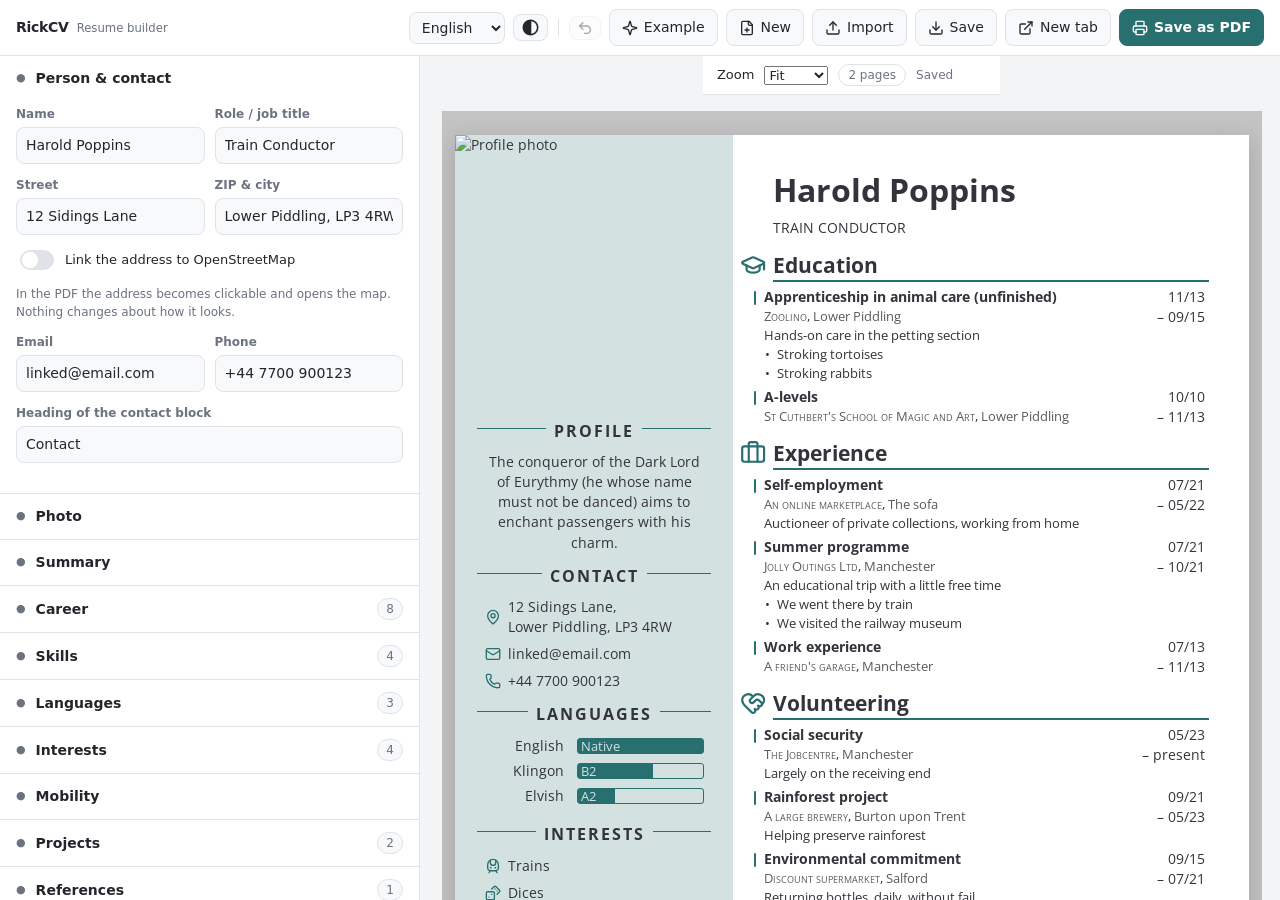
==== index.html @ 72c4dac6 "undo, icons, url fix" ====
<!DOCTYPE html>
<!--
     _____  _      _     _______      __
    |  __ \(_)    | |   / ____\ \    / /
    | |__) |_  ___| | _| |     \ \  / /
    |  _  /| |/ __| |/ / |      \ \/ /
    | | \ \| | (__|   <| |____   \  /
    |_|  \_\_|\___|_|\_\\_____|   \/   [rɪk-si-vi]

    RickCV Builder – Lebenslauf und Anschreiben im Browser bauen.
    Reines HTML/CSS/JS ohne Abhaengigkeiten: laesst sich als statische
    Seite hosten und funktioniert auch lokal per Doppelklick.
-->
<html lang="de">
  <head>
    <meta charset="utf-8" />
    <title>RickCV | Resume builder</title>
    <meta name="viewport" content="width=device-width, initial-scale=1.0" />
    <meta
      name="description"
      content="Create your resume and cover letter right in your browser. No sign-up required."
    />
    <link rel="stylesheet" href="fonts/fonts.css" />
    <link rel="stylesheet" href="builder.css" />
  </head>
  <body>
    <!--  Kopfzeile und Reiter bilden auf dem Telefon einen Block, der beim
          Scrollen als Ganzes hinausfaehrt. Auf breiten Bildschirmen reicht
          display:contents die beiden unveraendert an <body> durch. -->
    <div class="app-chrome" id="app-chrome">
      <header class="app-header">
        <div class="brand">RickCV <small id="brand-tagline">Resume builder</small></div>

        <div class="header-spacer"></div>

        <div class="header-actions">
          <select class="header-select" id="lang-switch" aria-label="Sprache">
            <option value="de">Deutsch</option>
            <option value="en">English</option>
          </select>
          <button class="btn btn-icon btn-theme" id="btn-theme" type="button">
            <span class="material-symbols-outlined" id="btn-theme-icon" aria-hidden="true"
              >contrast</span
            >
          </button>

          <span class="header-divider" aria-hidden="true"></span>

          <button class="btn btn-icon" id="btn-undo" type="button" data-icon="undo" disabled>
            <span class="btn-glyph" aria-hidden="true"></span>
          </button>
          <button class="btn" id="btn-example" data-icon="sparkles">
            <span class="btn-glyph" aria-hidden="true"></span><span class="btn-label">Beispiel</span>
          </button>
          <button class="btn" id="btn-reset" data-icon="file-plus">
            <span class="btn-glyph" aria-hidden="true"></span><span class="btn-label">Neu</span>
          </button>
          <button class="btn" id="btn-import" data-icon="upload">
            <span class="btn-glyph" aria-hidden="true"></span><span class="btn-label">Importieren</span>
          </button>
          <button class="btn" id="btn-export" data-icon="download" aria-haspopup="menu">
            <span class="btn-glyph" aria-hidden="true"></span><span class="btn-label">Speichern</span>
          </button>
          <button class="btn" id="btn-open" data-icon="external-link">
            <span class="btn-glyph" aria-hidden="true"></span><span class="btn-label">Neuer Tab</span>
          </button>
          <button class="btn btn-primary" id="btn-print" data-icon="printer">
            <span class="btn-glyph" aria-hidden="true"></span><span class="btn-label">Als PDF speichern</span>
          </button>
        </div>
      </header>

      <nav class="mobile-tabs">
        <button class="btn" id="tab-edit" type="button" aria-pressed="true">Bearbeiten</button>
        <button class="btn" id="tab-preview" type="button" aria-pressed="false">Vorschau</button>
      </nav>
    </div>

    <main class="app-main">
      <!--  Die Schiene traegt beide Spalten nebeneinander. Auf breiten
            Bildschirmen ist sie per display:contents unsichtbar, auf
            schmalen wird sie doppelt so breit wie der Rahmen und laesst
            sich verschieben – dazu muss der Rahmen sie beschneiden. -->
      <div class="app-track">
        <aside class="editor-pane">
          <div class="editor" id="editor"></div>

          <footer class="app-footer">
            <span class="app-footer-note" id="footer-note"
              >Alle Daten bleiben in deinem Browser.</span
            >

            <nav class="app-footer-links" aria-label="Rechtliches und Quellen">
              <a href="legal.html#impressum" id="footer-imprint">Impressum</a>
              <a href="legal.html#datenschutz" id="footer-privacy">Datenschutz</a>
              <a
                href="https://github.com/rickintoplace/RickCV"
                id="footer-source"
                target="_blank"
                rel="noopener noreferrer"
                >Quellcode</a
              >
              <a href="https://rickinto.place/" target="_blank" rel="noopener noreferrer"
                >rickinto.place</a
              >
            </nav>
          </footer>
        </aside>

        <div class="resizer" id="resizer"></div>

        <section class="preview">
          <div class="preview-bar" id="preview-bar">
            <label for="zoom" id="zoom-label">Zoom</label>
            <select id="zoom">
              <option value="fit">Einpassen</option>
              <option value="0.5">50 %</option>
              <option value="0.75">75 %</option>
              <option value="1">100 %</option>
            </select>
            <span class="page-count" id="page-count"></span>
            <span class="browser-warn" id="browser-warn" hidden></span>
            <span class="status" id="status">Bereit</span>
          </div>

          <div class="preview-scroll" id="preview-scroll">
            <div class="preview-canvas" id="preview-canvas">
              <div class="preview-stage" id="preview-stage">
                <iframe id="preview-frame" src="cv.html" title="Vorschau"></iframe>
              </div>
            </div>
          </div>
        </section>
      </div>
    </main>

    <div class="toast" id="toast" role="status" aria-live="polite"></div>

    <script src="js/i18n.js"></script>
    <script src="js/icon-data.js"></script>
    <script src="js/icons.js"></script>
    <script src="js/icon-picker.js"></script>
    <script src="js/theme-data.js"></script>
    <script src="js/themes.js"></script>
    <script src="js/model.js"></script>
    <script src="js/ats.js"></script>
    <script src="js/render.js"></script>
    <script src="js/fields.js"></script>
    <script src="js/sections.js"></script>
    <!--  Import: die Formate selbst, der Dialog davor und – nur bei Bedarf
          nachgeladen – die PDF-Unterstuetzung aus vendor/pdfjs/.  -->
    <script src="js/import.js"></script>
    <script src="js/layout.js"></script>
    <script src="js/pdf-import.js"></script>
    <script src="js/docx-import.js"></script>
    <script src="js/import-dialog.js"></script>
    <script src="js/builder.js"></script>
  </body>
</html>
---- fonts/fonts.css ----
/*  fonts.css – erzeugt von tools/fetch-fonts.py, nicht von Hand pflegen.
 *
 *  Alle Schriften liegen lokal im Ordner fonts/. RickCV laedt damit
 *  nichts von Google nach: keine IP-Adresse der Besucher geht dorthin,
 *  und der Baukasten funktioniert auch ohne Netz.
 *
 *  Lizenzen siehe licenses/README.md.
 */
/* Open Sans 400 latin */
@font-face {
  font-family: 'Open Sans';
  font-style: normal;
  font-weight: 400;
  font-display: swap;
  src: url('open-sans-400-latin.woff2') format('woff2');
  unicode-range: U+0000-00FF, U+0131, U+0152-0153, U+02BB-02BC, U+02C6, U+02DA, U+02DC, U+0304, U+0308, U+0329, U+2000-206F, U+20AC, U+2122, U+2191, U+2193, U+2212, U+2215, U+FEFF, U+FFFD;
}

/* Open Sans 400 latin-ext */
@font-face {
  font-family: 'Open Sans';
  font-style: normal;
  font-weight: 400;
  font-display: swap;
  src: url('open-sans-400-latin-ext.woff2') format('woff2');
  unicode-range: U+0100-02BA, U+02BD-02C5, U+02C7-02CC, U+02CE-02D7, U+02DD-02FF, U+0304, U+0308, U+0329, U+1D00-1DBF, U+1E00-1E9F, U+1EF2-1EFF, U+2020, U+20A0-20AB, U+20AD-20C0, U+2113, U+2C60-2C7F, U+A720-A7FF;
}

/* Open Sans 700 latin */
@font-face {
  font-family: 'Open Sans';
  font-style: normal;
  font-weight: 700;
  font-display: swap;
  src: url('open-sans-700-latin.woff2') format('woff2');
  unicode-range: U+0000-00FF, U+0131, U+0152-0153, U+02BB-02BC, U+02C6, U+02DA, U+02DC, U+0304, U+0308, U+0329, U+2000-206F, U+20AC, U+2122, U+2191, U+2193, U+2212, U+2215, U+FEFF, U+FFFD;
}

/* Open Sans 700 latin-ext */
@font-face {
  font-family: 'Open Sans';
  font-style: normal;
  font-weight: 700;
  font-display: swap;
  src: url('open-sans-700-latin-ext.woff2') format('woff2');
  unicode-range: U+0100-02BA, U+02BD-02C5, U+02C7-02CC, U+02CE-02D7, U+02DD-02FF, U+0304, U+0308, U+0329, U+1D00-1DBF, U+1E00-1E9F, U+1EF2-1EFF, U+2020, U+20A0-20AB, U+20AD-20C0, U+2113, U+2C60-2C7F, U+A720-A7FF;
}

/* Roboto 400 latin */
@font-face {
  font-family: 'Roboto';
  font-style: normal;
  font-weight: 400;
  font-display: swap;
  src: url('roboto-400-latin.woff2') format('woff2');
  unicode-range: U+0000-00FF, U+0131, U+0152-0153, U+02BB-02BC, U+02C6, U+02DA, U+02DC, U+0304, U+0308, U+0329, U+2000-206F, U+20AC, U+2122, U+2191, U+2193, U+2212, U+2215, U+FEFF, U+FFFD;
}

/* Roboto 400 latin-ext */
@font-face {
  font-family: 'Roboto';
  font-style: normal;
  font-weight: 400;
  font-display: swap;
  src: url('roboto-400-latin-ext.woff2') format('woff2');
  unicode-range: U+0100-02BA, U+02BD-02C5, U+02C7-02CC, U+02CE-02D7, U+02DD-02FF, U+0304, U+0308, U+0329, U+1D00-1DBF, U+1E00-1E9F, U+1EF2-1EFF, U+2020, U+20A0-20AB, U+20AD-20C0, U+2113, U+2C60-2C7F, U+A720-A7FF;
}

/* Roboto 700 latin */
@font-face {
  font-family: 'Roboto';
  font-style: normal;
  font-weight: 700;
  font-display: swap;
  src: url('roboto-700-latin.woff2') format('woff2');
  unicode-range: U+0000-00FF, U+0131, U+0152-0153, U+02BB-02BC, U+02C6, U+02DA, U+02DC, U+0304, U+0308, U+0329, U+2000-206F, U+20AC, U+2122, U+2191, U+2193, U+2212, U+2215, U+FEFF, U+FFFD;
}

/* Roboto 700 latin-ext */
@font-face {
  font-family: 'Roboto';
  font-style: normal;
  font-weight: 700;
  font-display: swap;
  src: url('roboto-700-latin-ext.woff2') format('woff2');
  unicode-range: U+0100-02BA, U+02BD-02C5, U+02C7-02CC, U+02CE-02D7, U+02DD-02FF, U+0304, U+0308, U+0329, U+1D00-1DBF, U+1E00-1E9F, U+1EF2-1EFF, U+2020, U+20A0-20AB, U+20AD-20C0, U+2113, U+2C60-2C7F, U+A720-A7FF;
}

/* Lato 400 latin */
@font-face {
  font-family: 'Lato';
  font-style: normal;
  font-weight: 400;
  font-display: swap;
  src: url('lato-400-latin.woff2') format('woff2');
  unicode-range: U+0000-00FF, U+0131, U+0152-0153, U+02BB-02BC, U+02C6, U+02DA, U+02DC, U+0304, U+0308, U+0329, U+2000-206F, U+20AC, U+2122, U+2191, U+2193, U+2212, U+2215, U+FEFF, U+FFFD;
}

/* Lato 400 latin-ext */
@font-face {
  font-family: 'Lato';
  font-style: normal;
  font-weight: 400;
  font-display: swap;
  src: url('lato-400-latin-ext.woff2') format('woff2');
  unicode-range: U+0100-02BA, U+02BD-02C5, U+02C7-02CC, U+02CE-02D7, U+02DD-02FF, U+0304, U+0308, U+0329, U+1D00-1DBF, U+1E00-1E9F, U+1EF2-1EFF, U+2020, U+20A0-20AB, U+20AD-20C0, U+2113, U+2C60-2C7F, U+A720-A7FF;
}

/* Lato 700 latin */
@font-face {
  font-family: 'Lato';
  font-style: normal;
  font-weight: 700;
  font-display: swap;
  src: url('lato-700-latin.woff2') format('woff2');
  unicode-range: U+0000-00FF, U+0131, U+0152-0153, U+02BB-02BC, U+02C6, U+02DA, U+02DC, U+0304, U+0308, U+0329, U+2000-206F, U+20AC, U+2122, U+2191, U+2193, U+2212, U+2215, U+FEFF, U+FFFD;
}

/* Lato 700 latin-ext */
@font-face {
  font-family: 'Lato';
  font-style: normal;
  font-weight: 700;
  font-display: swap;
  src: url('lato-700-latin-ext.woff2') format('woff2');
  unicode-range: U+0100-02BA, U+02BD-02C5, U+02C7-02CC, U+02CE-02D7, U+02DD-02FF, U+0304, U+0308, U+0329, U+1D00-1DBF, U+1E00-1E9F, U+1EF2-1EFF, U+2020, U+20A0-20AB, U+20AD-20C0, U+2113, U+2C60-2C7F, U+A720-A7FF;
}

/* Inter 400 latin */
@font-face {
  font-family: 'Inter';
  font-style: normal;
  font-weight: 400;
  font-display: swap;
  src: url('inter-400-latin.woff2') format('woff2');
  unicode-range: U+0000-00FF, U+0131, U+0152-0153, U+02BB-02BC, U+02C6, U+02DA, U+02DC, U+0304, U+0308, U+0329, U+2000-206F, U+20AC, U+2122, U+2191, U+2193, U+2212, U+2215, U+FEFF, U+FFFD;
}

/* Inter 400 latin-ext */
@font-face {
  font-family: 'Inter';
  font-style: normal;
  font-weight: 400;
  font-display: swap;
  src: url('inter-400-latin-ext.woff2') format('woff2');
  unicode-range: U+0100-02BA, U+02BD-02C5, U+02C7-02CC, U+02CE-02D7, U+02DD-02FF, U+0304, U+0308, U+0329, U+1D00-1DBF, U+1E00-1E9F, U+1EF2-1EFF, U+2020, U+20A0-20AB, U+20AD-20C0, U+2113, U+2C60-2C7F, U+A720-A7FF;
}

/* Inter 700 latin */
@font-face {
  font-family: 'Inter';
  font-style: normal;
  font-weight: 700;
  font-display: swap;
  src: url('inter-700-latin.woff2') format('woff2');
  unicode-range: U+0000-00FF, U+0131, U+0152-0153, U+02BB-02BC, U+02C6, U+02DA, U+02DC, U+0304, U+0308, U+0329, U+2000-206F, U+20AC, U+2122, U+2191, U+2193, U+2212, U+2215, U+FEFF, U+FFFD;
}

/* Inter 700 latin-ext */
@font-face {
  font-family: 'Inter';
  font-style: normal;
  font-weight: 700;
  font-display: swap;
  src: url('inter-700-latin-ext.woff2') format('woff2');
  unicode-range: U+0100-02BA, U+02BD-02C5, U+02C7-02CC, U+02CE-02D7, U+02DD-02FF, U+0304, U+0308, U+0329, U+1D00-1DBF, U+1E00-1E9F, U+1EF2-1EFF, U+2020, U+20A0-20AB, U+20AD-20C0, U+2113, U+2C60-2C7F, U+A720-A7FF;
}

/* Ubuntu 400 latin */
@font-face {
  font-family: 'Ubuntu';
  font-style: normal;
  font-weight: 400;
  font-display: swap;
  src: url('ubuntu-400-latin.woff2') format('woff2');
  unicode-range: U+0000-00FF, U+0131, U+0152-0153, U+02BB-02BC, U+02C6, U+02DA, U+02DC, U+0304, U+0308, U+0329, U+2000-206F, U+20AC, U+2122, U+2191, U+2193, U+2212, U+2215, U+FEFF, U+FFFD;
}

/* Ubuntu 400 latin-ext */
@font-face {
  font-family: 'Ubuntu';
  font-style: normal;
  font-weight: 400;
  font-display: swap;
  src: url('ubuntu-400-latin-ext.woff2') format('woff2');
  unicode-range: U+0100-02BA, U+02BD-02C5, U+02C7-02CC, U+02CE-02D7, U+02DD-02FF, U+0304, U+0308, U+0329, U+1D00-1DBF, U+1E00-1E9F, U+1EF2-1EFF, U+2020, U+20A0-20AB, U+20AD-20C0, U+2113, U+2C60-2C7F, U+A720-A7FF;
}

/* Ubuntu 700 latin */
@font-face {
  font-family: 'Ubuntu';
  font-style: normal;
  font-weight: 700;
  font-display: swap;
  src: url('ubuntu-700-latin.woff2') format('woff2');
  unicode-range: U+0000-00FF, U+0131, U+0152-0153, U+02BB-02BC, U+02C6, U+02DA, U+02DC, U+0304, U+0308, U+0329, U+2000-206F, U+20AC, U+2122, U+2191, U+2193, U+2212, U+2215, U+FEFF, U+FFFD;
}

/* Ubuntu 700 latin-ext */
@font-face {
  font-family: 'Ubuntu';
  font-style: normal;
  font-weight: 700;
  font-display: swap;
  src: url('ubuntu-700-latin-ext.woff2') format('woff2');
  unicode-range: U+0100-02BA, U+02BD-02C5, U+02C7-02CC, U+02CE-02D7, U+02DD-02FF, U+0304, U+0308, U+0329, U+1D00-1DBF, U+1E00-1E9F, U+1EF2-1EFF, U+2020, U+20A0-20AB, U+20AD-20C0, U+2113, U+2C60-2C7F, U+A720-A7FF;
}

/* Source Sans 3 400 latin */
@font-face {
  font-family: 'Source Sans 3';
  font-style: normal;
  font-weight: 400;
  font-display: swap;
  src: url('source-sans-3-400-latin.woff2') format('woff2');
  unicode-range: U+0000-00FF, U+0131, U+0152-0153, U+02BB-02BC, U+02C6, U+02DA, U+02DC, U+0304, U+0308, U+0329, U+2000-206F, U+20AC, U+2122, U+2191, U+2193, U+2212, U+2215, U+FEFF, U+FFFD;
}

/* Source Sans 3 400 latin-ext */
@font-face {
  font-family: 'Source Sans 3';
  font-style: normal;
  font-weight: 400;
  font-display: swap;
  src: url('source-sans-3-400-latin-ext.woff2') format('woff2');
  unicode-range: U+0100-02BA, U+02BD-02C5, U+02C7-02CC, U+02CE-02D7, U+02DD-02FF, U+0304, U+0308, U+0329, U+1D00-1DBF, U+1E00-1E9F, U+1EF2-1EFF, U+2020, U+20A0-20AB, U+20AD-20C0, U+2113, U+2C60-2C7F, U+A720-A7FF;
}

/* Source Sans 3 700 latin */
@font-face {
  font-family: 'Source Sans 3';
  font-style: normal;
  font-weight: 700;
  font-display: swap;
  src: url('source-sans-3-700-latin.woff2') format('woff2');
  unicode-range: U+0000-00FF, U+0131, U+0152-0153, U+02BB-02BC, U+02C6, U+02DA, U+02DC, U+0304, U+0308, U+0329, U+2000-206F, U+20AC, U+2122, U+2191, U+2193, U+2212, U+2215, U+FEFF, U+FFFD;
}

/* Source Sans 3 700 latin-ext */
@font-face {
  font-family: 'Source Sans 3';
  font-style: normal;
  font-weight: 700;
  font-display: swap;
  src: url('source-sans-3-700-latin-ext.woff2') format('woff2');
  unicode-range: U+0100-02BA, U+02BD-02C5, U+02C7-02CC, U+02CE-02D7, U+02DD-02FF, U+0304, U+0308, U+0329, U+1D00-1DBF, U+1E00-1E9F, U+1EF2-1EFF, U+2020, U+20A0-20AB, U+20AD-20C0, U+2113, U+2C60-2C7F, U+A720-A7FF;
}

/* IBM Plex Sans 400 latin */
@font-face {
  font-family: 'IBM Plex Sans';
  font-style: normal;
  font-weight: 400;
  font-display: swap;
  src: url('ibm-plex-sans-400-latin.woff2') format('woff2');
  unicode-range: U+0000-00FF, U+0131, U+0152-0153, U+02BB-02BC, U+02C6, U+02DA, U+02DC, U+0304, U+0308, U+0329, U+2000-206F, U+20AC, U+2122, U+2191, U+2193, U+2212, U+2215, U+FEFF, U+FFFD;
}

/* IBM Plex Sans 400 latin-ext */
@font-face {
  font-family: 'IBM Plex Sans';
  font-style: normal;
  font-weight: 400;
  font-display: swap;
  src: url('ibm-plex-sans-400-latin-ext.woff2') format('woff2');
  unicode-range: U+0100-02BA, U+02BD-02C5, U+02C7-02CC, U+02CE-02D7, U+02DD-02FF, U+0304, U+0308, U+0329, U+1D00-1DBF, U+1E00-1E9F, U+1EF2-1EFF, U+2020, U+20A0-20AB, U+20AD-20C0, U+2113, U+2C60-2C7F, U+A720-A7FF;
}

/* IBM Plex Sans 700 latin */
@font-face {
  font-family: 'IBM Plex Sans';
  font-style: normal;
  font-weight: 700;
  font-display: swap;
  src: url('ibm-plex-sans-700-latin.woff2') format('woff2');
  unicode-range: U+0000-00FF, U+0131, U+0152-0153, U+02BB-02BC, U+02C6, U+02DA, U+02DC, U+0304, U+0308, U+0329, U+2000-206F, U+20AC, U+2122, U+2191, U+2193, U+2212, U+2215, U+FEFF, U+FFFD;
}

/* IBM Plex Sans 700 latin-ext */
@font-face {
  font-family: 'IBM Plex Sans';
  font-style: normal;
  font-weight: 700;
  font-display: swap;
  src: url('ibm-plex-sans-700-latin-ext.woff2') format('woff2');
  unicode-range: U+0100-02BA, U+02BD-02C5, U+02C7-02CC, U+02CE-02D7, U+02DD-02FF, U+0304, U+0308, U+0329, U+1D00-1DBF, U+1E00-1E9F, U+1EF2-1EFF, U+2020, U+20A0-20AB, U+20AD-20C0, U+2113, U+2C60-2C7F, U+A720-A7FF;
}

/* Merriweather 400 latin */
@font-face {
  font-family: 'Merriweather';
  font-style: normal;
  font-weight: 400;
  font-display: swap;
  src: url('merriweather-400-latin.woff2') format('woff2');
  unicode-range: U+0000-00FF, U+0131, U+0152-0153, U+02BB-02BC, U+02C6, U+02DA, U+02DC, U+0304, U+0308, U+0329, U+2000-206F, U+20AC, U+2122, U+2191, U+2193, U+2212, U+2215, U+FEFF, U+FFFD;
}

/* Merriweather 400 latin-ext */
@font-face {
  font-family: 'Merriweather';
  font-style: normal;
  font-weight: 400;
  font-display: swap;
  src: url('merriweather-400-latin-ext.woff2') format('woff2');
  unicode-range: U+0100-02BA, U+02BD-02C5, U+02C7-02CC, U+02CE-02D7, U+02DD-02FF, U+0304, U+0308, U+0329, U+1D00-1DBF, U+1E00-1E9F, U+1EF2-1EFF, U+2020, U+20A0-20AB, U+20AD-20C0, U+2113, U+2C60-2C7F, U+A720-A7FF;
}

/* Merriweather 700 latin */
@font-face {
  font-family: 'Merriweather';
  font-style: normal;
  font-weight: 700;
  font-display: swap;
  src: url('merriweather-700-latin.woff2') format('woff2');
  unicode-range: U+0000-00FF, U+0131, U+0152-0153, U+02BB-02BC, U+02C6, U+02DA, U+02DC, U+0304, U+0308, U+0329, U+2000-206F, U+20AC, U+2122, U+2191, U+2193, U+2212, U+2215, U+FEFF, U+FFFD;
}

/* Merriweather 700 latin-ext */
@font-face {
  font-family: 'Merriweather';
  font-style: normal;
  font-weight: 700;
  font-display: swap;
  src: url('merriweather-700-latin-ext.woff2') format('woff2');
  unicode-range: U+0100-02BA, U+02BD-02C5, U+02C7-02CC, U+02CE-02D7, U+02DD-02FF, U+0304, U+0308, U+0329, U+1D00-1DBF, U+1E00-1E9F, U+1EF2-1EFF, U+2020, U+20A0-20AB, U+20AD-20C0, U+2113, U+2C60-2C7F, U+A720-A7FF;
}

/* EB Garamond 400 latin */
@font-face {
  font-family: 'EB Garamond';
  font-style: normal;
  font-weight: 400;
  font-display: swap;
  src: url('eb-garamond-400-latin.woff2') format('woff2');
  unicode-range: U+0000-00FF, U+0131, U+0152-0153, U+02BB-02BC, U+02C6, U+02DA, U+02DC, U+0304, U+0308, U+0329, U+2000-206F, U+20AC, U+2122, U+2191, U+2193, U+2212, U+2215, U+FEFF, U+FFFD;
}

/* EB Garamond 400 latin-ext */
@font-face {
  font-family: 'EB Garamond';
  font-style: normal;
  font-weight: 400;
  font-display: swap;
  src: url('eb-garamond-400-latin-ext.woff2') format('woff2');
  unicode-range: U+0100-02BA, U+02BD-02C5, U+02C7-02CC, U+02CE-02D7, U+02DD-02FF, U+0304, U+0308, U+0329, U+1D00-1DBF, U+1E00-1E9F, U+1EF2-1EFF, U+2020, U+20A0-20AB, U+20AD-20C0, U+2113, U+2C60-2C7F, U+A720-A7FF;
}

/* EB Garamond 700 latin */
@font-face {
  font-family: 'EB Garamond';
  font-style: normal;
  font-weight: 700;
  font-display: swap;
  src: url('eb-garamond-700-latin.woff2') format('woff2');
  unicode-range: U+0000-00FF, U+0131, U+0152-0153, U+02BB-02BC, U+02C6, U+02DA, U+02DC, U+0304, U+0308, U+0329, U+2000-206F, U+20AC, U+2122, U+2191, U+2193, U+2212, U+2215, U+FEFF, U+FFFD;
}

/* EB Garamond 700 latin-ext */
@font-face {
  font-family: 'EB Garamond';
  font-style: normal;
  font-weight: 700;
  font-display: swap;
  src: url('eb-garamond-700-latin-ext.woff2') format('woff2');
  unicode-range: U+0100-02BA, U+02BD-02C5, U+02C7-02CC, U+02CE-02D7, U+02DD-02FF, U+0304, U+0308, U+0329, U+1D00-1DBF, U+1E00-1E9F, U+1EF2-1EFF, U+2020, U+20A0-20AB, U+20AD-20C0, U+2113, U+2C60-2C7F, U+A720-A7FF;
}

/* 77 kuratierte Symbole */
@font-face {
  font-family: 'Material Symbols Outlined';
  font-style: normal;
  font-weight: 100 700;
  font-display: block;
  src: url('material-symbols-outlined.woff2') format('woff2');
}

.material-symbols-outlined {
  font-family: 'Material Symbols Outlined';
  font-weight: normal;
  font-style: normal;
  line-height: 1;
  letter-spacing: normal;
  text-transform: none;
  display: inline-block;
  white-space: nowrap;
  word-wrap: normal;
  direction: ltr;
  -webkit-font-feature-settings: 'liga';
  -webkit-font-smoothing: antialiased;
}
---- builder.css ----
/*  builder.css – Oberflaeche des RickCV-Editors.
 *  Bewusst getrennt von styles.css: das Dokument liegt in einem iframe und
 *  teilt sich keine Stile mit dem Editor.
 */

/*  Hell und Dunkel stehen als Paar in einer Zeile: `light-dark()` waehlt
    anhand von `color-scheme` aus. Das erspart eine zweite Token-Liste und
    faerbt nebenbei die Bedienelemente des Browsers mit — Auswahlfelder,
    Bildlaufleisten, Textcursor. Genau das fehlte der frueheren Loesung ueber
    `prefers-color-scheme`.

    Drei Zustaende, gesteuert ueber data-theme am <html>:
      (kein Attribut)      – dem Betriebssystem folgen
      data-theme="light"   – ausdruecklich hell
      data-theme="dark"    – ausdruecklich dunkel                            */

:root {
  color-scheme: light dark;

  /*  Jede Farbe steht zweimal: zuerst der helle Wert allein, dann das Paar.
      Ein Browser ohne `light-dark()` verwirft die zweite Zeile als ungueltig
      und behaelt die erste – dann ist der Editor hell statt unbrauchbar. */

  --ui-bg: #f2f4f6;
  --ui-bg: light-dark(#f2f4f6, #16191d);
  --ui-panel: #ffffff;
  --ui-panel: light-dark(#ffffff, #1e2227);
  --ui-panel-2: #f8f9fb;
  --ui-panel-2: light-dark(#f8f9fb, #23282e);
  --ui-line: #dfe3e8;
  --ui-line: light-dark(#dfe3e8, #333a42);
  --ui-text: #22262b;
  --ui-text: light-dark(#22262b, #e6e8ea);
  --ui-muted: #6b7280;
  --ui-muted: light-dark(#6b7280, #9aa3ad);
  --ui-accent: #286f6f;
  --ui-accent: light-dark(#286f6f, #4fa8a1);
  --ui-accent-soft: #e6f0ef;
  --ui-accent-soft: light-dark(#e6f0ef, #1f3230);
  --ui-danger: #b3403a;
  --ui-danger: light-dark(#b3403a, #e0736c);

  /*  light-dark() liefert nur Farben, keine ganzen Schatten – deshalb sind
      die beiden Ebenen des Schattens als Farben hinterlegt. */
  --ui-shadow-near: rgba(16, 24, 40, 0.06);
  --ui-shadow-near: light-dark(rgba(16, 24, 40, 0.06), rgba(0, 0, 0, 0.3));
  --ui-shadow-far: rgba(16, 24, 40, 0.1);
  --ui-shadow-far: light-dark(rgba(16, 24, 40, 0.1), rgba(0, 0, 0, 0.5));
  --ui-shadow: 0 1px 2px var(--ui-shadow-near), 0 1px 3px var(--ui-shadow-far);

  --ui-radius: 10px;
  --ui-header-h: 56px;
  --ui-sidebar-w: 420px;

  /*  Ab dieser Breite passt die Bedienung der Vorschau in die Kopfzeile;
      die eigene Leiste ueber der Vorschau entfaellt dann. Der Wert steht
      auch in builder.js – dort als Media Query. */
  --ui-wide: 1700px;
}

:root[data-theme="light"] {
  color-scheme: only light;
}

:root[data-theme="dark"] {
  color-scheme: only dark;
}

* {
  box-sizing: border-box;
}

html,
body {
  height: 100%;
  margin: 0;
}

body {
  font: 14px/1.5 system-ui, -apple-system, "Segoe UI", Roboto, sans-serif;
  color: var(--ui-text);
  background: var(--ui-bg);
  overflow: hidden;
}

button,
input,
select,
textarea {
  font: inherit;
  color: inherit;
}

/* ------------------------------------------------------------------ Kopfzeile */

/*  Wie bei .app-track zaehlt hier nur, dass es den Kasten nicht gibt:
    display:contents reicht Kopfzeile und Reiter an <body> durch, das Layout
    ist dasselbe wie ohne Huelle. Erst schmale Bildschirme machen daraus den
    Block, der beim Scrollen hinausfaehrt. */
.app-chrome {
  display: contents;
}

.app-header {
  height: var(--ui-header-h);
  display: flex;
  align-items: center;
  gap: 12px;
  padding: 0 16px;
  background: var(--ui-panel);
  border-bottom: 1px solid var(--ui-line);
  position: relative;
  z-index: 20;
}

.brand {
  display: flex;
  align-items: baseline;
  gap: 8px;
  font-weight: 700;
  letter-spacing: -0.02em;
  margin-right: 8px;
}

.brand small {
  font-weight: 400;
  color: var(--ui-muted);
  letter-spacing: 0;
}

/* .header-spacer {
  flex: 1;
} */

.header-actions {
  display: flex;
  gap: 8px;
  align-items: center;
  flex-wrap: wrap;
  margin-left: auto;
}

.btn {
  display: inline-flex;
  align-items: center;
  gap: 6px;
  padding: 7px 12px;
  border: 1px solid var(--ui-line);
  background: var(--ui-panel-2);
  border-radius: 8px;
  cursor: pointer;
  white-space: nowrap;
  transition: background 0.12s, border-color 0.12s;
}

.btn:hover {
  background: var(--ui-accent-soft);
  border-color: var(--ui-accent);
}

.btn-primary {
  background: var(--ui-accent);
  border-color: var(--ui-accent);
  color: #fff;
  font-weight: 600;
}

.btn-primary:hover {
  filter: brightness(1.08);
  background: var(--ui-accent);
  color: #fff;
}

/*  Sprache und Erscheinungsbild stehen vor den Dateiaktionen und sind durch
    einen Strich von ihnen getrennt: sie aendern die Umgebung, nicht das
    Dokument. */

.header-select {
  padding: 6px 8px;
  border: 1px solid var(--ui-line);
  background: var(--ui-panel-2);
  border-radius: 8px;
  cursor: pointer;
}

.header-select:hover {
  border-color: var(--ui-accent);
}

.header-divider {
  width: 1px;
  align-self: stretch;
  margin: 10px 2px;
  background: var(--ui-line);
}

.btn-theme {
  padding: 5px 7px;
}

.btn-theme .material-symbols-outlined {
  font-size: 19px;
  font-variation-settings: "FILL" 0, "wght" 400, "GRAD" 0, "opsz" 20;
  line-height: 1;
}

.btn-small {
  padding: 3px 8px;
  font-size: 12px;
  border-radius: 6px;
}

/*  Symbole in den Schaltflaechen der Kopfzeile und im kleinen Menue: sie
    laufen mit der Schrift mit und nehmen deren Farbe an.  */
.btn .rc-icon,
.menu-glyph .rc-icon {
  width: 16px;
  height: 16px;
  flex-shrink: 0;
}

.btn-glyph {
  display: inline-flex;
  align-items: center;
}

.btn:disabled {
  opacity: 0.4;
  cursor: default;
}

.btn:disabled:hover {
  background: var(--ui-panel-2);
  border-color: var(--ui-line);
}

.btn-icon {
  padding: 3px 7px;
  font-size: 13px;
  line-height: 1.2;
  min-width: 28px;
  justify-content: center;
}

.btn-danger:hover {
  border-color: var(--ui-danger);
  color: var(--ui-danger);
  background: transparent;
}

/* -------------------------------------------------------------------- Layout */

.app-main {
  display: flex;
  height: calc(100% - var(--ui-header-h));
  align-items: stretch;
}

/*  Hier zaehlt nur, dass es sie nicht gibt: display:contents reicht die
    Kinder an .app-main durch, das Layout ist dasselbe wie ohne Schiene.
    Erst schmale Bildschirme machen daraus einen eigenen Kasten. */
.app-track {
  display: contents;
}

/*  Die Spalte scrollt, nicht das Formular: so laeuft die Fusszeile am Ende
    des Formulars mit und belegt keinen festen Streifen am Bildschirmrand. */
.editor-pane {
  width: var(--ui-sidebar-w);
  min-width: 300px;
  max-width: 70vw;
  flex-shrink: 0;
  display: flex;
  flex-direction: column;
  overflow-y: auto;
  overscroll-behavior: contain;
  background: var(--ui-panel);
  border-right: 1px solid var(--ui-line);
}

.editor {
  flex: 1 0 auto;
  /*  Platz, damit sich auch der letzte Abschnitt nach oben scrollen laesst. */
  padding-bottom: 30vh;
}

.resizer {
  width: 6px;
  cursor: col-resize;
  background: transparent;
  flex-shrink: 0;
  margin-left: -3px;
  z-index: 10;
}

.resizer:hover {
  background: var(--ui-accent-soft);
}

/* ------------------------------------------------------------------ Sektionen */

.section {
  border-bottom: 1px solid var(--ui-line);
}

.section > summary {
  display: flex;
  align-items: center;
  gap: 10px;
  padding: 12px 16px;
  cursor: pointer;
  font-weight: 600;
  list-style: none;
  user-select: none;
}

.section > summary::-webkit-details-marker {
  display: none;
}

.section > summary::before {
  content: "●";
  color: var(--ui-muted);
  font-size: 11px;
  transition: transform 0.15s;
}

.section[open] > summary::before {
  transform: rotate(90deg);
}

.section > summary:hover {
  background: var(--ui-panel-2);
}

.section-count {
  margin-left: auto;
  font-weight: 400;
  font-size: 12px;
  color: var(--ui-muted);
  background: var(--ui-panel-2);
  border: 1px solid var(--ui-line);
  border-radius: 20px;
  padding: 1px 8px;
}

.section-body {
  padding: 4px 16px 18px;
}

.hint {
  color: var(--ui-muted);
  font-size: 12px;
  margin: 0 0 12px;
}

/* ---------------------------------------------------------------- Formularfeld */

.field {
  margin-bottom: 12px;
}

.field > label {
  display: block;
  font-size: 12px;
  font-weight: 600;
  color: var(--ui-muted);
  margin-bottom: 4px;
}

.field input[type="text"],
.field input[type="number"],
.field input[type="url"],
.field input[type="email"],
.field select,
.field textarea {
  width: 100%;
  padding: 7px 9px;
  border: 1px solid var(--ui-line);
  border-radius: 8px;
  background: var(--ui-panel-2);
}

.field textarea {
  resize: vertical;
  min-height: 64px;
  line-height: 1.45;
}

.field input:focus,
.field select:focus,
.field textarea:focus {
  outline: 2px solid var(--ui-accent);
  outline-offset: -1px;
  border-color: var(--ui-accent);
}

.field-row {
  display: flex;
  gap: 10px;
}

.field-row > .field {
  flex: 1;
  min-width: 0;
}

/* Schalter */
.field-toggle {
  display: flex;
  align-items: center;
  gap: 8px;
  margin-bottom: 12px;
}

.field-toggle input {
  width: 34px;
  height: 20px;
  appearance: none;
  background: var(--ui-line);
  border-radius: 20px;
  position: relative;
  cursor: pointer;
  flex-shrink: 0;
  transition: background 0.15s;
}

.field-toggle input::after {
  content: "";
  position: absolute;
  top: 2px;
  left: 2px;
  width: 16px;
  height: 16px;
  background: #fff;
  border-radius: 50%;
  transition: transform 0.15s;
}

.field-toggle input:checked {
  background: var(--ui-accent);
}

.field-toggle input:checked::after {
  transform: translateX(14px);
}

.field-toggle label {
  cursor: pointer;
  font-size: 13px;
}

/* Schieberegler */
.field-range .range-head {
  display: flex;
  justify-content: space-between;
  align-items: baseline;
}

.field-range output {
  font-size: 12px;
  color: var(--ui-muted);
  font-variant-numeric: tabular-nums;
}

.field-range input[type="range"] {
  width: 100%;
  accent-color: var(--ui-accent);
}

/* Farbwahl */
.color-input {
  display: flex;
  gap: 8px;
  align-items: center;
}

.color-input input[type="color"] {
  width: 38px;
  height: 34px;
  padding: 2px;
  border: 1px solid var(--ui-line);
  border-radius: 8px;
  background: var(--ui-panel-2);
  cursor: pointer;
  flex-shrink: 0;
}

.color-input input[type="text"] {
  flex: 1;
  font-family: ui-monospace, "SF Mono", Menlo, monospace;
  font-size: 12px;
}

.swatches {
  display: flex;
  gap: 6px;
  margin-top: 6px;
  flex-wrap: wrap;
}

.swatch {
  width: 22px;
  height: 22px;
  border-radius: 50%;
  border: 1px solid rgba(0, 0, 0, 0.15);
  cursor: pointer;
  padding: 0;
}

/* Icon-Feld */
.icon-input {
  display: flex;
  gap: 8px;
  align-items: center;
}

.icon-input .icon-preview {
  width: 34px;
  height: 34px;
  display: flex;
  align-items: center;
  justify-content: center;
  border: 1px solid var(--ui-line);
  border-radius: 8px;
  background: var(--ui-panel-2);
  color: var(--ui-accent);
  flex-shrink: 0;
  font-size: 20px;
}

/* -------------------------------------------------------------------- Listen */

.list-item {
  border: 1px solid var(--ui-line);
  border-radius: var(--ui-radius);
  margin-bottom: 10px;
  background: var(--ui-panel-2);
  overflow: hidden;
}

.list-item > summary {
  display: flex;
  align-items: center;
  gap: 6px;
  padding: 8px 10px;
  cursor: pointer;
  list-style: none;
  font-size: 13px;
}

.list-item > summary::-webkit-details-marker {
  display: none;
}

.list-item-title {
  flex: 1;
  min-width: 0;
  overflow: hidden;
  text-overflow: ellipsis;
  white-space: nowrap;
  font-weight: 600;
}

.list-item-badge {
  font-size: 11px;
  color: var(--ui-muted);
  font-weight: 400;
  white-space: nowrap;
}

.list-item-body {
  padding: 10px;
  border-top: 1px solid var(--ui-line);
  background: var(--ui-panel);
}

.list-actions {
  display: flex;
  gap: 4px;
  flex-shrink: 0;
}

.add-row {
  display: flex;
  gap: 8px;
}

.empty-note {
  color: var(--ui-muted);
  font-size: 13px;
  font-style: italic;
  padding: 6px 0 10px;
}

/* --------------------------------------------------------------- Bildeditor */

.photo-editor {
  display: flex;
  gap: 12px;
  align-items: flex-start;
  margin-bottom: 12px;
}

.photo-stage {
  position: relative;
  width: 150px;
  flex-shrink: 0;
  border: 1px solid var(--ui-line);
  border-radius: 8px;
  overflow: hidden;
  background: repeating-conic-gradient(#e8e8e8 0% 25%, #f7f7f7 0% 50%) 50% / 16px 16px;
  cursor: grab;
  touch-action: none;
}

.photo-stage.dragging {
  cursor: grabbing;
}

.photo-stage.is-circle {
  border-radius: 50%;
}

.photo-stage img {
  width: 100%;
  height: 100%;
  display: block;
  object-fit: cover;
  pointer-events: none;
  user-select: none;
}

.photo-stage-empty {
  display: flex;
  align-items: center;
  justify-content: center;
  height: 100%;
  color: var(--ui-muted);
  font-size: 12px;
  text-align: center;
  padding: 8px;
}

.photo-controls {
  flex: 1;
  min-width: 0;
}

.drop-zone {
  border: 2px dashed var(--ui-line);
  border-radius: var(--ui-radius);
  padding: 14px;
  text-align: center;
  color: var(--ui-muted);
  font-size: 13px;
  cursor: pointer;
  margin-bottom: 12px;
  transition: border-color 0.12s, background 0.12s;
}

.drop-zone:hover,
.drop-zone.over {
  border-color: var(--ui-accent);
  background: var(--ui-accent-soft);
  color: var(--ui-text);
}

/*  Das Zeichen beim Ziehen einer Datei: es liegt ueber allem, faengt aber
    nichts ab – losgelassen wird auf dem, was darunter liegt.  */
.drop-hint {
  position: fixed;
  inset: 0;
  z-index: 200;
  display: flex;
  align-items: center;
  justify-content: center;
  padding: 24px;
  background: color-mix(in srgb, var(--ui-accent) 12%, transparent);
  opacity: 0;
  pointer-events: none;
  transition: opacity 0.12s;
}

body.dragging-file .drop-hint {
  opacity: 1;
}

.drop-hint-label {
  border: 2px dashed var(--ui-accent);
  border-radius: var(--ui-radius);
  background: var(--ui-panel);
  color: var(--ui-text);
  padding: 18px 26px;
  font-size: 15px;
  font-weight: 600;
  box-shadow: 0 12px 40px rgba(0, 0, 0, 0.18);
}

/* ------------------------------------------------------------------ Vorschau */

.preview {
  flex: 1;
  min-width: 0;
  display: flex;
  flex-direction: column;
  background: var(--ui-bg);
}

.preview-bar {
  display: flex;
  align-items: center;
  gap: 10px;
  padding: 8px 14px;
  border-bottom: 1px solid var(--ui-line);
  background: var(--ui-panel);
  font-size: 13px;
  margin: auto;
}

/*  In der Kopfzeile ist die Leiste kein eigenes Band mehr, sondern eine
    Gruppe zwischen Marke und Schaltflaechen. */
.app-header .preview-bar.in-header {
  padding: 0;
  background: transparent;
  border-bottom: 0;
  gap: 8px;
  min-width: 0;
}

.app-header .preview-bar.in-header .status {
  margin-left: 0;
}

.preview-bar .status {
  color: var(--ui-muted);
  font-size: 12px;
  margin-left: auto;
  min-width: 70px;
}

.preview-scroll {
  flex: 1;
  overflow: auto;
  padding: 16px;
}

.preview-stage {
  transform-origin: top left;
  width: 820px;
  margin: 0 auto;
}

.preview-stage iframe {
  width: 820px;
  border: 0;
  display: block;
  background: #c4c4c4;
}

/* ------------------------------------------------------------------ Hinweise */

.toast {
  position: fixed;
  bottom: 20px;
  left: 50%;
  transform: translateX(-50%) translateY(80px);
  background: var(--ui-text);
  color: var(--ui-bg);
  padding: 10px 18px;
  border-radius: 999px;
  box-shadow: var(--ui-shadow);
  opacity: 0;
  transition: opacity 0.2s, transform 0.2s;
  pointer-events: none;
  z-index: 100;
  font-size: 13px;
}

.toast.visible {
  opacity: 1;
  transform: translateX(-50%) translateY(0);
  /*  Mit einem Handgriff darin will der Hinweis angeklickt werden.  */
  pointer-events: auto;
}

.toast-action {
  margin-left: 12px;
  padding: 3px 10px;
  border: 1px solid currentColor;
  border-radius: 999px;
  background: transparent;
  color: inherit;
  font: inherit;
  font-weight: 600;
  cursor: pointer;
}

.toast-action:hover {
  background: var(--ui-bg);
  color: var(--ui-text);
}

/* --------------------------------------------------------- Schmale Bildschirme */

.mobile-tabs {
  display: none;
}

@media (max-width: 900px) {
  /*  Nur fuer den Augenblick vor der ersten Messung: measure() in builder.js
      ersetzt beide Werte, sobald das Dokument steht. Grosszuegig geschaetzt,
      weil ein Streifen Luft zuviel harmloser ist als Inhalt, der unter der
      Kopfzeile beginnt. */
  :root {
    --chrome-h: 210px;
    --bar-h: 40px;
  }

  body {
    overflow: auto;
  }

  /*  Auf dem Telefon passen sieben Schaltflaechen nicht in eine 56-px-Zeile:
      die Kopfzeile waechst mit und legt die Bedienung um. Ohne das lagen die
      Schaltflaechen frueher ueber dem Formular und der Baukasten war auf dem
      Telefon nicht bedienbar. */
  .app-header {
    height: auto;
    min-height: var(--ui-header-h);
    flex-wrap: wrap;
    align-items: center;
    padding: 8px 12px;
    row-gap: 8px;
  }

  .brand small {
    display: none;
  }

  .header-spacer {
    display: none;
  }

  .header-actions {
    width: 100%;
    flex-wrap: wrap;
    gap: 6px;
    margin-left: auto;
  }

  /*  Nur beschriftete Schaltflaechen fuellen die Zeile aus – der
      Umschalter fuer das Erscheinungsbild bleibt quadratisch. */
  .header-actions .btn:not(.btn-icon) {
    flex: 1 1 auto;
    justify-content: center;
  }

  .header-divider {
    display: none;
  }

  /*  Bearbeiten und Vorschau liegen nebeneinander auf einer doppelt so
      breiten Schiene; sichtbar ist immer genau eine Haelfte. Das kostet
      nichts, macht aber das Wischen moeglich: waehrend der Finger zieht,
      folgt die Schiene unmittelbar, und beim Loslassen rastet sie ein.
      Frueher wurde die andere Spalte schlicht ausgeblendet – da gibt es
      nichts zu animieren.

      Damit die Schiene eine Hoehe hat, wird der Bildschirm zur Spalte. Die
      Leisten liegen darueber (siehe .app-chrome weiter unten), also gehoert
      die ganze Hoehe der Schiene – und bleibt ihr auch, wenn die Leisten
      hinausfahren. dvh statt vh, weil die Adressleiste mobiler Browser
      mitwandert. */
  html,
  body {
    height: 100dvh;
    overflow: hidden;
  }

  body {
    display: flex;
    flex-direction: column;
  }

  /*  Kopfzeile, Reiter und Vorschauleiste nehmen zusammen rund ein Drittel
      des Telefonbildschirms ein. Sie weichen deshalb beim Abwaertsscrollen
      nach oben weg und kommen beim ersten Aufwaertsscrollen zurueck – wie
      man es von mobilen Anwendungen kennt.

      Entscheidend ist, WIE sie weichen: nicht aus dem Fluss heraus. Gaeben
      sie ihren Platz frei, waechst die scrollende Spalte um denselben
      Betrag, ihr groesster Scrollwert schrumpft, der Browser zieht scrollTop
      nach – und meldet das als Bildlauf. Diese Meldung ist von einer
      Handbewegung nicht zu unterscheiden; wir lasen sie als "aufwaerts" und
      blendeten die Leisten wieder ein, was die Spalte wieder schrumpfen
      liess. Ein Zug an der Leiste, der die Leiste selbst umlegt: genau das
      Flackern, das man beim zweiten Richtungswechsel sah, und der Grund,
      warum das erste Abwaertsscrollen noch sauber lief – oben am Anfang ist
      nichts abzuschneiden.

      Deshalb liegen die Leisten jetzt ueber den Spalten statt in ihnen. Die
      Spalten sind immer bildschirmhoch, ihre Hoehe aendert sich beim
      Verstecken nie, und das Verstecken ist eine reine Verschiebung ohne
      Umbruch – es kann keinen Bildlauf mehr ausloesen. Den Platz, den die
      Leisten verdecken, halten die Spalten oben als Polster frei; --chrome-h
      und --bar-h messen ihn in builder.js. */
  .app-chrome {
    display: block;
    position: fixed;
    top: 0;
    left: 0;
    right: 0;
    z-index: 30;
    transition: transform 200ms ease;
  }

  body.chrome-away .app-chrome {
    /*  -100% ist die eigene Hoehe: die Kopfzeile bricht je nach Breite
        unterschiedlich um, eine feste Zahl waere hier falsch. */
    transform: translateY(-100%);
  }

  /*  Der Rahmen bleibt genau bildschirmbreit und schneidet ab. Das ist
      nicht nur Kosmetik: ragt der Inhalt waagerecht hinaus, verbreitern
      mobile Browser den Layout-Viewport und die ganze Oberflaeche kommt zu
      breit heraus – dann liegt die zweite Spalte neben dem Bildschirm statt
      dahinter, und keine Geste der Welt holt sie hervor. */
  .app-main {
    flex: 1;
    min-height: 0;
    width: 100%;
    max-width: 100%;
    overflow: hidden;
  }

  .app-track {
    display: flex;
    flex-direction: row;
    width: 200%;
    height: 100%;

    /*  Als Flex-Element wuerde die Schiene sonst auf die Rahmenbreite
        zusammengedrueckt – dann waeren die Spalten schmaler als der
        Bildschirm und die Geste liefe ins Leere. */
    flex: none;
    transform: translateX(0);
    transition: transform 210ms cubic-bezier(0.2, 0.7, 0.3, 1);

    touch-action: pan-y;
  }

  body.show-preview .app-track {
    transform: translateX(-50%);
  }

  /*  Waehrend der Finger zieht, darf nichts nachlaufen. */
  .app-track.dragging {
    transition: none;
  }

  .editor-pane,
  .preview {
    width: 50%;
    max-width: none;
    height: 100%;
    flex: none;

    /*  Waagerecht ausdruecklich zu: steht nur overflow-y auf auto, wird die
        andere Achse automatisch mitscrollbar. */
    overflow-x: hidden;
    overflow-y: auto;
    overscroll-behavior: contain;

    /*  Das Entscheidende fuer die Wischgeste, und keineswegs offensichtlich:
        gefragt wird die scrollende Spalte selbst, nicht ihre Vorfahren. Auf
        der Schiene blieb selbst touch-action:none wirkungslos – der Browser
        sah eine schwenkbare Spalte darunter, nahm die Querbewegung an sich
        und beendete unsere Geste nach dem ersten Schritt mit pointercancel.
        Hier steht es richtig: senkrecht scrollt der Browser, waagerecht
        hoeren wir zu. */
    touch-action: pan-y;
  }

  .editor {
    padding-bottom: 0;
  }

  /*  Der Vorschaurahmen ist ein eigenes Dokument: Beruehrungen darin
      erreichen diese Seite nicht, das Zurueckwischen lief deshalb ins
      Leere, sobald der Finger auf dem Blatt lag. Auf dem Telefon ist die
      Vorschau ohnehin nur zum Ansehen – also nimmt sie keine Eingaben mehr
      an und die Geste gehoert wieder der Spalte darunter. */
  #preview-frame {
    pointer-events: none;
  }

  .resizer {
    display: none;
  }

  /*  Das Polster fuer die Leisten gehoert in die scrollende Flaeche, nicht
      um sie herum: so laeuft es beim Scrollen mit nach oben weg und gibt
      den Platz frei, sobald die Leisten fort sind – ohne dass sich dabei
      irgendeine Hoehe aendert. */
  .editor-pane {
    padding-top: var(--chrome-h, 0px);
  }

  .preview-scroll {
    padding-top: calc(var(--chrome-h, 0px) + var(--bar-h, 0px) + 16px);
  }

  /*  Die Vorschauleiste gehoert zur Vorschau, darf aber nicht in deren Fluss
      stehen – sonst bestimmte sie wieder die Hoehe der scrollenden Flaeche
      und das Verstecken riefe denselben Bildlauf hervor wie zuvor. Sie liegt
      darum unter der Kopfzeile auf der Vorschau und faehrt mit ihr hinaus. */
  .preview {
    position: relative;
  }

  /*  Zoom, Seitenzahl, Hinweis und Status passen nebeneinander nicht in
      eine Telefonbreite – sie legen sich um, statt hinauszuragen. */
  .preview-bar {
    position: absolute;
    top: var(--chrome-h, 0px);
    left: 0;
    right: 0;
    z-index: 25;
    margin: 0;
    flex-wrap: wrap;
    row-gap: 6px;
    transition: transform 200ms ease;
  }

  body.chrome-away .preview-bar {
    transform: translateY(calc(-100% - var(--chrome-h, 0px)));
  }

  .browser-warn {
    white-space: normal;
  }

  .mobile-tabs {
    display: flex;
    gap: 8px;
    padding: 8px 14px;
    border-bottom: 1px solid var(--ui-line);
    background: var(--ui-panel);
  }

  .mobile-tabs .btn {
    flex: 1;
    justify-content: center;
  }

  /*  Welche Spalte man sieht, sagt der Reiter – und zwar unabhaengig davon,
      wie man dort hingekommen ist. Nach einem Wisch beruehrt niemand eine
      Schaltflaeche, ein Zustand aus :focus oder :hover waere danach falsch
      oder gar nicht da. aria-pressed setzt showColumn(), egal welcher Weg
      es war, und sagt dasselbe auch der Vorlesesoftware. */
  .mobile-tabs .btn[aria-pressed="true"] {
    background: var(--ui-accent);
    border-color: var(--ui-accent);
    color: #fff;
    font-weight: 600;
  }

  .mobile-tabs .btn[aria-pressed="true"]:hover {
    background: var(--ui-accent);
    color: #fff;
  }

  .header-actions .btn span.label {
    display: none;
  }
}

/* ------------------------------------------------------ Vorschau-Skalierung */

.preview-canvas {
  margin: 0 auto;
  overflow: hidden;
}

.section-body hr,
.list-item-body hr {
  border: 0;
  border-top: 1px solid var(--ui-line);
  margin: 16px 0 14px;
}

.list-item-body > .list-item {
  margin-top: 4px;
  margin-bottom: 0;
}

/* ================================================================ Hinweise */

.note {
  font-size: 12.5px;
  line-height: 1.5;
  border-radius: 8px;
  padding: 10px 12px;
  margin: 0 0 12px;
  border: 1px solid var(--ui-line);
  background: var(--ui-panel-2);
}

.note-info {
  border-left: 3px solid var(--ui-accent);
}

.note-warn {
  border-left: 3px solid var(--ui-danger);
  background: color-mix(in oklab, var(--ui-danger), transparent 92%);
}

/* ---------------------------------------------------------- Unterblöcke */

.sub-block {
  border: 1px solid var(--ui-line);
  border-radius: var(--ui-radius);
  margin-bottom: 12px;
  background: var(--ui-panel-2);
  overflow: hidden;
}

.sub-block > summary {
  padding: 8px 10px;
  cursor: pointer;
  font-size: 13px;
  font-weight: 600;
  list-style: none;
}

.sub-block > summary::-webkit-details-marker {
  display: none;
}

.sub-block > summary::before {
  content: "● ";
  color: var(--ui-muted);
  font-size: 10px;
}

.sub-block[open] > summary::before {
  content: "● ";
}

.sub-block-body {
  padding: 10px;
  border-top: 1px solid var(--ui-line);
  background: var(--ui-panel);
}

/* ------------------------------------------------------------ Icon-Feld */

.icon-button {
  display: flex;
  align-items: center;
  gap: 8px;
  width: 100%;
  padding: 6px 9px;
  border: 1px solid var(--ui-line);
  border-radius: 8px;
  background: var(--ui-panel-2);
  cursor: pointer;
  text-align: left;
}

.icon-button:hover {
  border-color: var(--ui-accent);
  background: var(--ui-accent-soft);
}

.icon-button-preview {
  display: flex;
  align-items: center;
  justify-content: center;
  width: 24px;
  height: 24px;
  flex-shrink: 0;
  color: var(--ui-accent);
}

.icon-button-preview .rc-icon {
  width: 20px;
  height: 20px;
}

.icon-button-preview .material-symbols-outlined {
  font-size: 20px;
}

.icon-button-name {
  font-size: 12.5px;
  color: var(--ui-muted);
  overflow: hidden;
  text-overflow: ellipsis;
  white-space: nowrap;
}

.shade-custom {
  margin-top: 8px;
  width: 100%;
  height: 32px;
  border: 1px solid var(--ui-line);
  border-radius: 8px;
  background: var(--ui-panel-2);
  padding: 2px;
  cursor: pointer;
}

/* ---------------------------------------------------------- Icon-Picker */

body.picker-open {
  overflow: hidden;
}

.picker-overlay {
  position: fixed;
  inset: 0;
  background: rgba(12, 15, 19, 0.55);
  backdrop-filter: blur(2px);
  display: flex;
  align-items: center;
  justify-content: center;
  z-index: 200;
  padding: 24px;
}

.picker-overlay[hidden] {
  display: none;
}

.picker-panel {
  width: min(640px, 100%);
  max-height: min(680px, 90vh);
  display: flex;
  flex-direction: column;
  background: var(--ui-panel);
  border: 1px solid var(--ui-line);
  border-radius: 14px;
  box-shadow: 0 24px 60px rgba(0, 0, 0, 0.35);
  overflow: hidden;
}

.picker-head {
  display: flex;
  gap: 8px;
  padding: 12px;
  border-bottom: 1px solid var(--ui-line);
}

.picker-search {
  flex: 1;
  padding: 9px 12px;
  border: 1px solid var(--ui-line);
  border-radius: 8px;
  background: var(--ui-panel-2);
  font-size: 14px;
}

.picker-search:focus {
  outline: 2px solid var(--ui-accent);
  outline-offset: -1px;
}

.picker-sets {
  display: flex;
  gap: 6px;
  padding: 10px 12px 0;
}

.picker-set {
  padding: 5px 12px;
  border: 1px solid var(--ui-line);
  border-radius: 999px;
  background: var(--ui-panel-2);
  cursor: pointer;
  font-size: 12.5px;
}

.picker-set.is-active {
  background: var(--ui-accent);
  border-color: var(--ui-accent);
  color: #fff;
  font-weight: 600;
}

.picker-note {
  margin: 8px 12px 0;
  font-size: 12px;
  color: var(--ui-muted);
}

.picker-grid {
  flex: 1;
  overflow-y: auto;
  padding: 12px;
  display: grid;
  grid-template-columns: repeat(auto-fill, minmax(56px, 1fr));
  gap: 6px;
  align-content: start;
}

.picker-group {
  grid-column: 1 / -1;
  font-size: 11px;
  font-weight: 700;
  letter-spacing: 0.06em;
  text-transform: uppercase;
  color: var(--ui-muted);
  padding: 10px 2px 2px;
}

.picker-item {
  aspect-ratio: 1;
  display: flex;
  align-items: center;
  justify-content: center;
  border: 1px solid transparent;
  border-radius: 10px;
  background: var(--ui-panel-2);
  cursor: pointer;
  color: var(--ui-text);
}

.picker-item:hover {
  background: var(--ui-accent-soft);
  border-color: var(--ui-accent);
}

.picker-item:focus-visible {
  outline: 2px solid var(--ui-accent);
  outline-offset: 1px;
}

.picker-item.is-current {
  border-color: var(--ui-accent);
  background: var(--ui-accent-soft);
}

.picker-item .rc-icon {
  width: 22px;
  height: 22px;
}

.picker-item .material-symbols-outlined {
  font-size: 22px;
}

.picker-empty {
  grid-column: 1 / -1;
  color: var(--ui-muted);
  text-align: center;
  padding: 32px 0;
}

/* ---------------------------------------------------------- Seitenzahl */

.page-count {
  font-size: 12px;
  color: var(--ui-muted);
  border: 1px solid var(--ui-line);
  border-radius: 999px;
  padding: 1px 9px;
  white-space: nowrap;
}

/* ------------------------------------------------------- ATS-Textfeld */

.ats-preview {
  font-family: ui-monospace, "SF Mono", Menlo, monospace;
  font-size: 12px;
  line-height: 1.5;
}

.ats-preview[readonly] {
  color: var(--ui-muted);
  background: var(--ui-panel-2);
}

/* Hinweis für Browser, deren Druckausgabe vom Layout abweicht */

.browser-warn {
  font-size: 12px;
  color: var(--ui-danger);
  border: 1px solid color-mix(in oklab, var(--ui-danger), transparent 60%);
  background: color-mix(in oklab, var(--ui-danger), transparent 92%);
  border-radius: 999px;
  padding: 1px 10px;
  white-space: nowrap;
  cursor: help;
}

.browser-warn[hidden] {
  display: none;
}

/* ------------------------------------------------------------------ Fusszeile */

/*  Ein schmales Band unter der Arbeitsflaeche. Es traegt die Pflichtlinks
    (Impressum, Datenschutz) und den Weg zurueck zum Quellcode. Die Hoehe
    steht als Token in :root, weil .app-main sie von 100% abzieht. */

.app-footer {
  display: flex;
  flex-wrap: wrap;
  align-items: center;
  gap: 6px 16px;
  padding: 12px 16px;
  background: var(--ui-panel);
  border-top: 1px solid var(--ui-line);
  font-size: 12px;
  color: var(--ui-muted);
}

.app-footer-note {
  min-width: 0;
  overflow: hidden;
  text-overflow: ellipsis;
  white-space: nowrap;
  margin: auto;
}

.app-footer-links {
  display: flex;
  align-items: center;
  gap: 14px;
  margin: auto;
}

.app-footer a {
  color: var(--ui-muted);
  text-decoration: none;
  white-space: nowrap;
}

.app-footer a:hover,
.app-footer a:focus-visible {
  color: var(--ui-accent);
  text-decoration: underline;
  text-underline-offset: 3px;
}

/* ----------------------------------------------------------- Rechtliche Seite */

/*  legal.html teilt sich die Farbtokens mit dem Editor, nicht dessen Layout:
    dort ist der Bildlauf abgeschaltet, hier ist er der Normalfall. */

/*  Der Editor sperrt den Bildlauf an <html> und <body>; hier soll das
    Dokument selbst scrollen, sonst springen die Sprungmarken ins Leere. */
.legal-root {
  height: auto;
}

body.legal-body {
  height: auto;
  min-height: 100vh;
  overflow: visible;
  display: flex;
  flex-direction: column;
}

/*  Beide Sprachen stehen im Markup; sichtbar ist, was zu <html lang> passt.
    `revert` statt `block`, damit Zeilenteile Zeilenteile bleiben. */
.legal-body [data-lang] {
  display: none;
}

:root[lang="en"] .legal-body [data-lang="en"],
:root:not([lang="en"]) .legal-body [data-lang="de"] {
  display: revert;
}

.legal-icon {
  width: 15px;
  height: 15px;
  flex-shrink: 0;
  fill: none;
  stroke: currentColor;
  stroke-width: 1.75;
  stroke-linecap: round;
  stroke-linejoin: round;
}

.brand.legal-back {
  display: inline-flex;
  align-items: center;
  gap: 8px;
  color: inherit;
  text-decoration: none;
}

.brand.legal-back:hover {
  color: var(--ui-accent);
}

.legal-main {
  flex: 1;
  width: 100%;
  max-width: 760px;
  margin: 0 auto;
  padding: 40px 24px 64px;
  line-height: 1.65;
}

.legal-eyebrow {
  margin: 0 0 10px;
  font-size: 11px;
  letter-spacing: 0.14em;
  text-transform: uppercase;
  color: var(--ui-muted);
}

.legal-main h1 {
  margin: 0;
  font-size: 30px;
  line-height: 1.2;
  letter-spacing: -0.02em;
}

.legal-lead {
  margin: 16px 0 0;
  font-size: 15px;
  color: var(--ui-muted);
}

.legal-jump {
  display: flex;
  flex-wrap: wrap;
  gap: 10px;
  margin-top: 24px;
}

.legal-jump a {
  display: inline-flex;
  align-items: center;
  gap: 7px;
  padding: 7px 14px;
  border: 1px solid var(--ui-line);
  border-radius: 999px;
  background: var(--ui-panel);
  color: var(--ui-text);
  text-decoration: none;
  font-size: 13px;
}

.legal-jump a:hover {
  border-color: var(--ui-accent);
  color: var(--ui-accent);
}

.legal-section {
  margin-top: 44px;
  padding-top: 32px;
  border-top: 1px solid var(--ui-line);
  scroll-margin-top: calc(var(--ui-header-h) + 16px);
}

.legal-section h2 {
  margin: 0 0 8px;
  font-size: 22px;
  letter-spacing: -0.01em;
}

.legal-section h3 {
  margin: 28px 0 6px;
  font-size: 13px;
  font-weight: 700;
  letter-spacing: 0.06em;
  text-transform: uppercase;
  color: var(--ui-text);
}

.legal-section p {
  margin: 0 0 12px;
  color: var(--ui-muted);
}

.legal-section address {
  margin: 0 0 12px;
  font-style: normal;
  color: var(--ui-muted);
}

.legal-section a {
  color: var(--ui-accent);
  text-underline-offset: 3px;
}

.legal-section code {
  padding: 1px 5px;
  border-radius: 5px;
  background: var(--ui-panel-2);
  border: 1px solid var(--ui-line);
  font-size: 12px;
}

.legal-callout {
  padding: 14px 16px;
  border-left: 3px solid var(--ui-accent);
  border-radius: 0 var(--ui-radius) var(--ui-radius) 0;
  background: var(--ui-accent-soft);
  color: var(--ui-text) !important;
}

.legal-note {
  margin-top: 28px;
  font-size: 12px;
  font-style: italic;
  color: var(--ui-muted);
}

.legal-footer {
  padding: 12px 16px;
}

@media (max-width: 620px) {
  .app-footer {
    flex-direction: column;
    align-items: flex-start;
  }

  .app-footer-links {
    margin-left: 0;
    flex-wrap: wrap;
  }

  .legal-main {
    padding: 28px 18px 48px;
  }

  .legal-main h1 {
    font-size: 25px;
  }
}

/* ------------------------------------------------------ Daten übernehmen */

/*  Der Dialog teilt sich die Bühne mit dem Icon-Picker: dieselbe
    Abdunklung, dieselbe Sperre des Hintergrundscrollens (body.picker-open). */

.imp-overlay {
  position: fixed;
  inset: 0;
  background: rgba(12, 15, 19, 0.55);
  backdrop-filter: blur(2px);
  display: flex;
  align-items: center;
  justify-content: center;
  z-index: 210;
  padding: 24px;
}

.imp-overlay[hidden] {
  display: none;
}

.imp-panel {
  width: min(560px, 100%);
  max-height: min(720px, 92vh);
  display: flex;
  flex-direction: column;
  background: var(--ui-panel);
  border: 1px solid var(--ui-line);
  border-radius: 14px;
  box-shadow: 0 24px 60px rgba(0, 0, 0, 0.35);
  overflow: hidden;
}

.imp-head {
  display: flex;
  align-items: center;
  gap: 8px;
  padding: 14px 16px;
  border-bottom: 1px solid var(--ui-line);
}

.imp-title {
  margin: 0;
  font-size: 16px;
  flex: 1;
}

.imp-body {
  padding: 16px;
  overflow: auto;
  display: flex;
  flex-direction: column;
  gap: 14px;
}

.imp-foot {
  display: flex;
  justify-content: flex-end;
  gap: 8px;
  padding: 12px 16px;
  border-top: 1px solid var(--ui-line);
}

.imp-intro,
.imp-note {
  margin: 0;
  color: var(--ui-muted);
  font-size: 13px;
  line-height: 1.5;
}

/*  Das Feld nimmt die ganze Fläche des Dialogs an, sobald etwas darüber
    schwebt – dann muss niemand zielen. */
.imp-drop {
  border: 2px dashed var(--ui-line);
  border-radius: var(--ui-radius);
  background: var(--ui-panel-2);
  padding: 22px 16px;
  text-align: center;
  display: flex;
  flex-direction: column;
  align-items: center;
  gap: 10px;
  transition: border-color 0.15s, background 0.15s;
}

.imp-overlay.dragging .imp-drop {
  border-color: var(--ui-accent);
  background: var(--ui-accent-soft);
}

.imp-drop-label {
  font-weight: 600;
}

.imp-formats {
  font-size: 12px;
  color: var(--ui-muted);
  line-height: 1.6;
}

.imp-paste {
  display: flex;
  flex-direction: column;
  gap: 8px;
  align-items: flex-start;
}

.imp-label {
  font-size: 13px;
  font-weight: 600;
}

.imp-textarea {
  width: 100%;
  padding: 10px 12px;
  border: 1px solid var(--ui-line);
  border-radius: 8px;
  background: var(--ui-panel-2);
  color: inherit;
  font: inherit;
  font-size: 13px;
  resize: vertical;
}

.imp-textarea:focus {
  outline: 2px solid var(--ui-accent);
  outline-offset: -1px;
}

.imp-busy {
  margin: 0;
  padding: 24px 0;
  text-align: center;
  color: var(--ui-muted);
}

.imp-error,
.imp-warn {
  margin: 0;
  padding: 10px 12px;
  border-radius: 8px;
  font-size: 13px;
  line-height: 1.5;
  border: 1px solid;
}

.imp-error {
  border-color: var(--ui-danger);
  color: var(--ui-danger);
  background: transparent;
}

.imp-warn {
  border-color: var(--ui-line);
  color: var(--ui-muted);
  background: var(--ui-panel-2);
}

.imp-format {
  margin: 0;
  font-size: 13px;
  color: var(--ui-muted);
}

.imp-summary {
  margin: 0;
  display: grid;
  grid-template-columns: 1fr auto;
  gap: 2px 12px;
  padding: 12px 14px;
  border: 1px solid var(--ui-line);
  border-radius: var(--ui-radius);
  background: var(--ui-panel-2);
  font-size: 13px;
}

.imp-summary dt {
  color: var(--ui-muted);
}

.imp-summary dd {
  margin: 0;
  text-align: right;
  font-variant-numeric: tabular-nums;
}

.imp-modes {
  display: grid;
  gap: 8px;
}

.imp-mode {
  display: flex;
  gap: 10px;
  align-items: flex-start;
  padding: 10px 12px;
  border: 1px solid var(--ui-line);
  border-radius: var(--ui-radius);
  cursor: pointer;
}

.imp-mode:has(input:checked) {
  border-color: var(--ui-accent);
  background: var(--ui-accent-soft);
}

.imp-mode input {
  margin-top: 2px;
}

.imp-mode-text {
  display: flex;
  flex-direction: column;
  gap: 2px;
}

.imp-mode-text small {
  color: var(--ui-muted);
  font-size: 12px;
  line-height: 1.4;
}

/*  Ein Menü unter der Schaltfläche "Exportieren": zwei Formate, mehr
    braucht es nicht, aber es hat Platz für mehr. */
.menu-pop {
  position: absolute;
  z-index: 220;
  min-width: 260px;
  padding: 6px;
  background: var(--ui-panel);
  border: 1px solid var(--ui-line);
  border-radius: var(--ui-radius);
  box-shadow: 0 12px 32px var(--ui-shadow-far);
  display: flex;
  flex-direction: column;
  gap: 2px;
}

.menu-pop[hidden] {
  display: none;
}

.menu-item {
  display: grid;
  grid-template-columns: auto 1fr;
  align-items: start;
  column-gap: 10px;
  row-gap: 2px;
  padding: 8px 10px;
  border: 0;
  border-radius: 8px;
  background: transparent;
  color: inherit;
  font: inherit;
  text-align: left;
  cursor: pointer;
}

.menu-item:hover,
.menu-item:focus-visible {
  background: var(--ui-accent-soft);
}

.menu-item small {
  color: var(--ui-muted);
  font-size: 12px;
}

/*  Das Symbol steht neben beiden Zeilen, Beschriftung und Erklaerung
    liegen rechts davon untereinander.  */
.menu-glyph {
  grid-row: 1 / span 2;
  display: flex;
  align-items: center;
  padding-top: 2px;
  color: var(--ui-muted);
}

.menu-item strong,
.menu-item small {
  grid-column: 2;
}

/*  Auf dem Telefon sitzt der Dialog am unteren Rand: dort ist der Daumen. */
@media (max-width: 600px) {
  .imp-overlay {
    padding: 0;
    align-items: flex-end;
  }

  .imp-panel {
    width: 100%;
    max-height: 92vh;
    border-radius: 14px 14px 0 0;
  }
}

/*  Der gelesene Text zum Nachsehen: bei einem mageren Ergebnis ist er das
    Einzige, womit man noch etwas anfangen kann. */
.imp-peek {
  border: 1px solid var(--ui-line);
  border-radius: var(--ui-radius);
  background: var(--ui-panel-2);
  padding: 8px 12px;
  font-size: 13px;
}

.imp-peek summary {
  cursor: pointer;
  color: var(--ui-muted);
}

.imp-peek-text {
  margin: 8px 0 0;
  max-height: 220px;
  overflow: auto;
  white-space: pre-wrap;
  font-size: 12px;
  line-height: 1.5;
  color: var(--ui-text);
  tab-size: 8;
}

/* ------------------------------------------------------------- Themes */

/*  Die Werkstatt: links tippen, rechts sehen. Deshalb bleibt sie schmal
    und der Editor bekommt die Höhe, nicht die Breite. */

.theme-gallery {
  display: grid;
  grid-template-columns: repeat(auto-fill, minmax(112px, 1fr));
  gap: 8px;
}

/*  Der beschreibende Text bleibt im Dokument – Vorlesesoftware und Suche
    finden ihn, das Auge bekommt das Bild. */
.visually-hidden {
  position: absolute;
  width: 1px;
  height: 1px;
  margin: -1px;
  padding: 0;
  overflow: hidden;
  clip-path: inset(50%);
  white-space: nowrap;
  border: 0;
}

/*  Das Vorschaubild zeigt nur den oberen Teil des Blattes: dort steht, was
    ein Theme ausmacht, und in dieser Größe wäre der Rest ohnehin Grau. */
.theme-shot {
  width: 100%;
  aspect-ratio: 1 / 1.1;
  object-fit: cover;
  object-position: top center;
  border: 1px solid var(--ui-line);
  border-radius: 4px;
  background: #fff;
  display: block;
}

.theme-card.active .theme-shot {
  border-color: var(--ui-accent);
}

.theme-card {
  display: flex;
  flex-direction: column;
  gap: 6px;
  padding: 8px;
  border: 1px solid var(--ui-line);
  border-radius: var(--ui-radius);
  background: var(--ui-panel-2);
  color: inherit;
  font: inherit;
  text-align: left;
  cursor: pointer;
}

.theme-card:hover,
.theme-card:focus-visible {
  border-color: var(--ui-accent);
}

.theme-card.active {
  border-color: var(--ui-accent);
  background: var(--ui-accent-soft);
}

.theme-card small {
  color: var(--ui-muted);
  font-size: 12px;
  line-height: 1.4;
}

.theme-actions {
  display: flex;
  flex-wrap: wrap;
  gap: 6px;
}

.btn-danger-ghost {
  color: var(--ui-danger);
}

/*  Kein Zeilenumbruch: CSS liest sich in Zeilen, und ein umgebrochener
    Selektor sieht aus wie zwei. */
textarea.theme-editor {
  font-family: ui-monospace, "SF Mono", "Cascadia Mono", Menlo, Consolas, monospace;
  font-size: 12.5px;
  line-height: 1.55;
  white-space: pre;
  overflow-x: auto;
  tab-size: 2;
}

.theme-hook-title {
  font-size: 12px;
  font-weight: 600;
  color: var(--ui-muted);
  margin-top: 10px;
}

.theme-hooks {
  display: flex;
  flex-wrap: wrap;
  gap: 5px;
  margin-top: 5px;
}

/*  Ein Haken ist ein Knopf, der Text einsetzt – er sieht deshalb aus wie
    Code, nicht wie eine Schaltfläche. */
.theme-hook {
  display: flex;
  flex-direction: column;
  gap: 1px;
  padding: 5px 8px;
  border: 1px solid var(--ui-line);
  border-radius: 7px;
  background: var(--ui-panel);
  color: inherit;
  font: inherit;
  text-align: left;
  cursor: pointer;
}

.theme-hook:hover,
.theme-hook:focus-visible {
  border-color: var(--ui-accent);
  background: var(--ui-accent-soft);
}

.theme-hook code {
  font-family: ui-monospace, "SF Mono", Menlo, Consolas, monospace;
  font-size: 11.5px;
  color: var(--ui-accent);
}

.theme-hook small {
  font-size: 11px;
  color: var(--ui-muted);
}
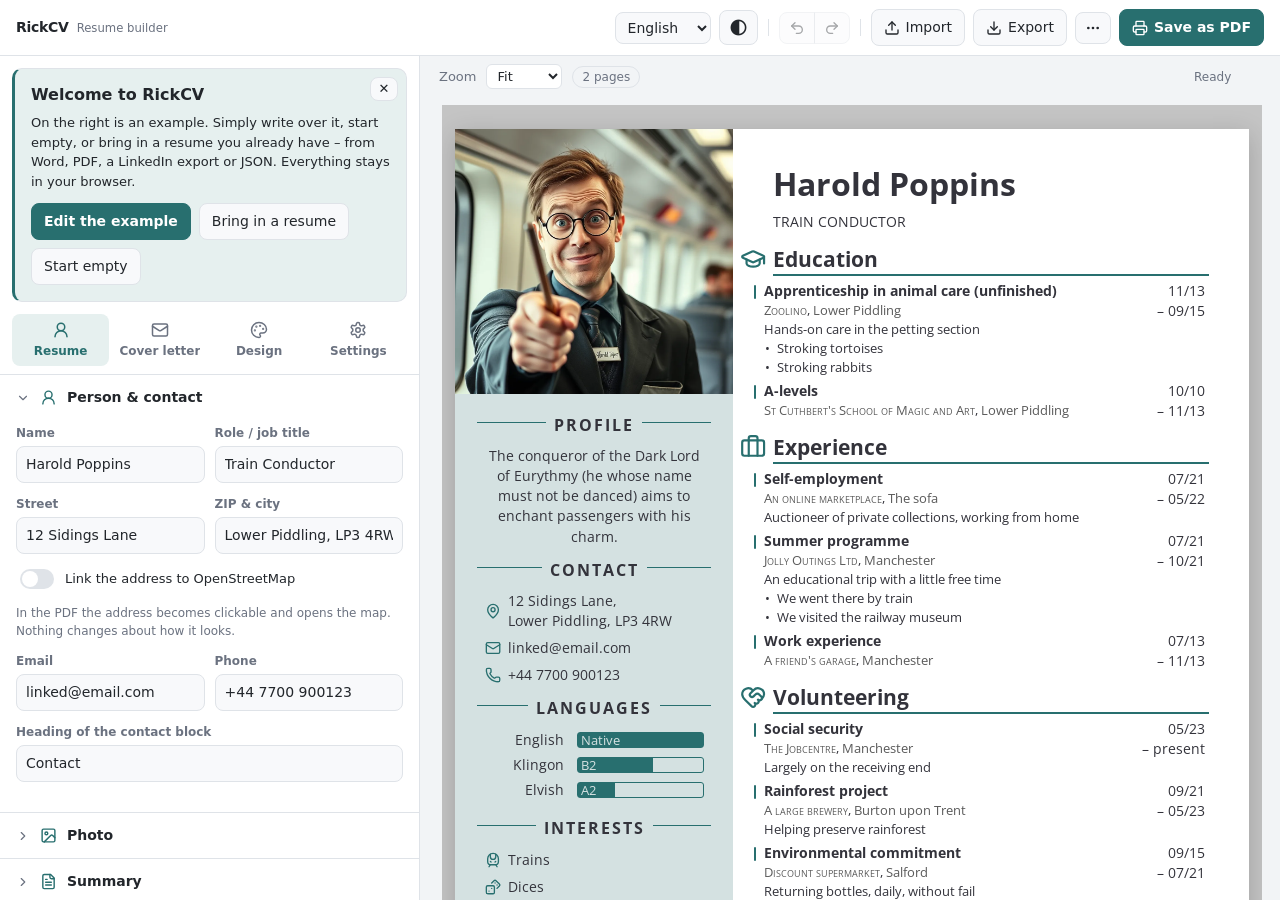
==== commit a4c87a35: "UI polish, safety stuff, tap to edit" ====
--- a/index.html
+++ b/index.html
@@ -14,6 +14,15 @@
 <html lang="de">
   <head>
     <meta charset="utf-8" />
+    <!--  Der Baukasten laedt nur, was neben ihm liegt: Skripte, Schriften,
+          Bilder (auch als data:) und den Vorschaurahmen. Ein Skript, das
+          ueber ein importiertes Dokument hereinkaeme, liefe nicht, und
+          nichts geht an fremde Adressen. Der PDF-Import startet seinen
+          Arbeitsprozess aus vendor/pdfjs/. -->
+    <meta
+      http-equiv="Content-Security-Policy"
+      content="default-src 'none'; script-src 'self'; style-src 'self' 'unsafe-inline'; img-src 'self' data: blob:; font-src 'self' data:; connect-src 'self'; worker-src 'self' blob:; frame-src 'self'; base-uri 'none'; form-action 'none'"
+    />
     <title>RickCV | Resume builder</title>
     <meta name="viewport" content="width=device-width, initial-scale=1.0" />
     <meta
@@ -46,25 +55,35 @@
 
           <span class="header-divider" aria-hidden="true"></span>
 
-          <button class="btn btn-icon" id="btn-undo" type="button" data-icon="undo" disabled>
+          <!--  Rueckgaengig und Wiederholen: nur Symbole, der Name steht im
+                Titel und in aria-label (applyLocale). -->
+          <div class="btn-pair" role="group" id="history-group">
+            <button class="btn btn-icon" id="btn-undo" type="button" data-icon="undo" disabled>
+              <span class="btn-glyph" aria-hidden="true"></span>
+            </button>
+            <button class="btn btn-icon" id="btn-redo" type="button" data-icon="redo" disabled>
+              <span class="btn-glyph" aria-hidden="true"></span>
+            </button>
+          </div>
+
+          <span class="header-divider" aria-hidden="true"></span>
+
+          <!--  Die Dateiaktionen. Was selten gebraucht wird – ein leeres
+                Dokument, das Beispiel, ein eigener Tab –, steht im Menue
+                hinter "…", damit die Zeile nicht aus sieben gleich lauten
+                Knoepfen besteht. -->
+          <button class="btn" id="btn-import" type="button" data-icon="upload">
+            <span class="btn-glyph" aria-hidden="true"></span><span class="btn-label">Importieren</span>
+          </button>
+          <button class="btn" id="btn-export" type="button" data-icon="download"
+                  aria-haspopup="menu" aria-expanded="false">
+            <span class="btn-glyph" aria-hidden="true"></span><span class="btn-label">Exportieren</span>
+          </button>
+          <button class="btn btn-icon" id="btn-more" type="button" data-icon="more"
+                  aria-haspopup="menu" aria-expanded="false">
             <span class="btn-glyph" aria-hidden="true"></span>
           </button>
-          <button class="btn" id="btn-example" data-icon="sparkles">
-            <span class="btn-glyph" aria-hidden="true"></span><span class="btn-label">Beispiel</span>
-          </button>
-          <button class="btn" id="btn-reset" data-icon="file-plus">
-            <span class="btn-glyph" aria-hidden="true"></span><span class="btn-label">Neu</span>
-          </button>
-          <button class="btn" id="btn-import" data-icon="upload">
-            <span class="btn-glyph" aria-hidden="true"></span><span class="btn-label">Importieren</span>
-          </button>
-          <button class="btn" id="btn-export" data-icon="download" aria-haspopup="menu">
-            <span class="btn-glyph" aria-hidden="true"></span><span class="btn-label">Speichern</span>
-          </button>
-          <button class="btn" id="btn-open" data-icon="external-link">
-            <span class="btn-glyph" aria-hidden="true"></span><span class="btn-label">Neuer Tab</span>
-          </button>
-          <button class="btn btn-primary" id="btn-print" data-icon="printer">
+          <button class="btn btn-primary" id="btn-print" type="button" data-icon="printer">
             <span class="btn-glyph" aria-hidden="true"></span><span class="btn-label">Als PDF speichern</span>
           </button>
         </div>
@@ -83,14 +102,18 @@
             sich verschieben – dazu muss der Rahmen sie beschneiden. -->
       <div class="app-track">
         <aside class="editor-pane">
-          <div class="editor" id="editor"></div>
+          <!--  Vier Reiter statt sechzehn gleichrangiger Abschnitte: was im
+                Lebenslauf steht, das Anschreiben, das Aussehen und der Rest.
+                builder.js baut sie, damit sie mit der Sprache wechseln. -->
+          <div class="editor-tabs" id="editor-tabs" role="tablist"></div>
+          <div class="editor" id="editor" role="tabpanel"></div>
 
           <footer class="app-footer">
             <span class="app-footer-note" id="footer-note"
               >Alle Daten bleiben in deinem Browser.</span
             >
 
-            <nav class="app-footer-links" aria-label="Rechtliches und Quellen">
+            <nav class="app-footer-links" id="footer-nav" aria-label="Rechtliches und Quellen">
               <a href="legal.html#impressum" id="footer-imprint">Impressum</a>
               <a href="legal.html#datenschutz" id="footer-privacy">Datenschutz</a>
               <a
@@ -139,6 +162,9 @@
     <script src="js/i18n.js"></script>
     <script src="js/icon-data.js"></script>
     <script src="js/icons.js"></script>
+    <script src="js/ui-icons.js"></script>
+    <script src="js/focus.js"></script>
+    <script src="js/dialog.js"></script>
     <script src="js/icon-picker.js"></script>
     <script src="js/theme-data.js"></script>
     <script src="js/themes.js"></script>
@@ -154,6 +180,7 @@
     <script src="js/pdf-import.js"></script>
     <script src="js/docx-import.js"></script>
     <script src="js/import-dialog.js"></script>
+    <script src="js/history.js"></script>
     <script src="js/builder.js"></script>
   </body>
 </html>
--- a/builder.css
+++ b/builder.css
@@ -158,6 +158,40 @@
   border-color: var(--ui-accent);
 }
 
+/*  Wer mit der Tastatur unterwegs ist, sieht, wo er ist – deutlich, und nur
+    dann: ein Mausklick hinterlaesst keinen Rahmen. */
+.btn:focus-visible,
+.editor-tab:focus-visible,
+.section > summary:focus-visible,
+.sub-block > summary:focus-visible,
+.list-item-toggle:focus-visible,
+.icon-button:focus-visible,
+.swatch:focus-visible,
+.theme-card:focus-visible,
+.resizer:focus-visible {
+  outline: 2px solid var(--ui-accent);
+  outline-offset: 2px;
+}
+
+/*  Rueckgaengig und Wiederholen gehoeren zusammen und stehen als ein
+    Paar da. */
+.btn-pair {
+  display: inline-flex;
+}
+
+.btn-pair .btn:first-child {
+  border-radius: 8px 0 0 8px;
+}
+
+.btn-pair .btn:last-child {
+  border-radius: 0 8px 8px 0;
+  margin-left: -1px;
+}
+
+.header-actions .btn-icon {
+  padding: 7px 9px;
+}
+
 .btn-primary {
   background: var(--ui-accent);
   border-color: var(--ui-accent);
@@ -284,6 +318,42 @@
   padding-bottom: 30vh;
 }
 
+/*  Startkarte beim ersten Besuch: sagt, dass rechts ein Beispiel steht, und
+    bietet die drei Wege an, anzufangen. */
+.welcome {
+  position: relative;
+  flex-shrink: 0;
+  margin: 12px 12px 4px;
+  padding: 14px 16px 16px;
+  border: 1px solid var(--ui-line);
+  border-left: 3px solid var(--ui-accent);
+  border-radius: var(--ui-radius);
+  background: var(--ui-accent-soft);
+}
+
+.welcome-title {
+  margin: 0 28px 6px 0;
+  font-size: 16px;
+}
+
+.welcome-text {
+  margin: 0 0 12px;
+  font-size: 13px;
+  line-height: 1.5;
+}
+
+.welcome-actions {
+  display: flex;
+  flex-wrap: wrap;
+  gap: 8px;
+}
+
+.welcome-close {
+  position: absolute;
+  top: 8px;
+  right: 8px;
+}
+
 .resizer {
   width: 6px;
   cursor: col-resize;
@@ -297,6 +367,68 @@
   background: var(--ui-accent-soft);
 }
 
+/* --------------------------------------------------------------------- Reiter */
+
+/*  Vier Reiter ueber dem Formular. Sie bleiben oben stehen, wenn das
+    Formular darunter rollt: man sieht immer, wo man ist. */
+.editor-tabs {
+  position: sticky;
+  top: 0;
+  z-index: 5;
+  display: flex;
+  gap: 2px;
+  padding: 8px 12px;
+  background: var(--ui-panel);
+  border-bottom: 1px solid var(--ui-line);
+}
+
+/*  Symbol ueber der Beschriftung: so passen auch "Anschreiben" und
+    "Einstellungen" in ein Viertel der Spalte, und die Reiter lassen sich
+    schon am Symbol unterscheiden. */
+.editor-tab {
+  flex: 1 1 0;
+  min-width: 0;
+  display: flex;
+  flex-direction: column;
+  align-items: center;
+  gap: 3px;
+  padding: 7px 4px 6px;
+  border: 0;
+  border-radius: 8px;
+  background: transparent;
+  color: var(--ui-muted);
+  font-weight: 600;
+  font-size: 12px;
+  cursor: pointer;
+  transition: background 0.12s, color 0.12s;
+}
+
+.editor-tab-icon {
+  display: inline-flex;
+}
+
+.editor-tab-icon .rc-icon {
+  width: 18px;
+  height: 18px;
+}
+
+.editor-tab-label {
+  max-width: 100%;
+  white-space: nowrap;
+  overflow: hidden;
+  text-overflow: ellipsis;
+}
+
+.editor-tab:hover {
+  background: var(--ui-panel-2);
+  color: var(--ui-text);
+}
+
+.editor-tab[aria-selected="true"] {
+  background: var(--ui-accent-soft);
+  color: var(--ui-accent);
+}
+
 /* ------------------------------------------------------------------ Sektionen */
 
 .section {
@@ -318,19 +450,73 @@
   display: none;
 }
 
-.section > summary::before {
-  content: "●";
-  color: var(--ui-muted);
-  font-size: 11px;
+.section > summary:hover {
+  background: var(--ui-panel-2);
+}
+
+/*  Ein Pfeil, der sich dreht: zu zeigt er nach rechts, auf nach unten.
+    Vorher stand hier ein Punkt, der sich drehte – und gleich aussah. */
+.section-chevron,
+.list-item-chevron {
+  display: inline-flex;
+  color: var(--ui-muted);
   transition: transform 0.15s;
-}
-
-.section[open] > summary::before {
+  flex-shrink: 0;
+}
+
+.section-chevron .rc-icon,
+.list-item-chevron .rc-icon {
+  width: 14px;
+  height: 14px;
+}
+
+.section[open] > summary .section-chevron,
+.list-item.is-open .list-item-chevron {
   transform: rotate(90deg);
 }
 
-.section > summary:hover {
-  background: var(--ui-panel-2);
+.section-icon {
+  display: inline-flex;
+  color: var(--ui-accent);
+  flex-shrink: 0;
+}
+
+.section-icon .rc-icon {
+  width: 17px;
+  height: 17px;
+}
+
+.section-title {
+  min-width: 0;
+}
+
+/*  Ein Block, der gerade nicht im Dokument steht. */
+.section.is-hidden .section-title,
+.section.is-hidden .section-icon {
+  opacity: 0.55;
+}
+
+.section-hidden {
+  display: inline-flex;
+  align-items: center;
+  gap: 4px;
+  margin-left: auto;
+  font-size: 11.5px;
+  font-weight: 500;
+  color: var(--ui-muted);
+}
+
+.section-hidden[hidden] {
+  display: none;
+}
+
+.section-hidden .rc-icon {
+  width: 13px;
+  height: 13px;
+}
+
+.section-hidden:not([hidden]) + .section-count {
+  margin-left: 0;
 }
 
 .section-count {
@@ -344,6 +530,16 @@
   padding: 1px 8px;
 }
 
+/*  Ein Abschnitt ohne Auf und Zu: ein fester Kopf ueber den anderen. */
+.section-plain > .section-body {
+  padding: 14px 16px 4px;
+  background: var(--ui-panel-2);
+}
+
+.section-plain .hint:last-child {
+  margin-bottom: 10px;
+}
+
 .section-body {
   padding: 4px 16px 18px;
 }
@@ -372,6 +568,8 @@
 .field input[type="number"],
 .field input[type="url"],
 .field input[type="email"],
+.field input[type="tel"],
+.field input[type="search"],
 .field select,
 .field textarea {
   width: 100%;
@@ -499,6 +697,25 @@
   flex-wrap: wrap;
 }
 
+/* Bildfeld: Stand, Hochladen, Entfernen */
+.image-input {
+  display: flex;
+  gap: 8px;
+  align-items: center;
+  flex-wrap: wrap;
+}
+
+.image-status {
+  flex: 1;
+  min-width: 8em;
+  font-size: 12px;
+  color: var(--ui-muted);
+}
+
+.image-status-warn {
+  color: var(--ui-danger);
+}
+
 .swatch {
   width: 22px;
   height: 22px;
@@ -534,34 +751,68 @@
 .list-item {
   border: 1px solid var(--ui-line);
   border-radius: var(--ui-radius);
-  margin-bottom: 10px;
+  margin-bottom: 8px;
   background: var(--ui-panel-2);
   overflow: hidden;
 }
 
-.list-item > summary {
-  display: flex;
-  align-items: center;
-  gap: 6px;
-  padding: 8px 10px;
-  cursor: pointer;
-  list-style: none;
-  font-size: 13px;
-}
-
-.list-item > summary::-webkit-details-marker {
-  display: none;
-}
-
-.list-item-title {
+.list-item.is-open {
+  border-color: color-mix(in oklab, var(--ui-accent), var(--ui-line) 60%);
+}
+
+.list-item-head {
+  display: flex;
+  align-items: center;
+  gap: 4px;
+  padding-right: 6px;
+}
+
+/*  Der ganze Kopf bis zu den Aktionen klappt auf – eine grosse Flaeche,
+    nicht nur der Titel. */
+.list-item-toggle {
   flex: 1;
   min-width: 0;
+  display: flex;
+  align-items: center;
+  gap: 8px;
+  padding: 9px 4px 9px 10px;
+  border: 0;
+  background: transparent;
+  color: inherit;
+  font: inherit;
+  font-size: 13px;
+  text-align: left;
+  cursor: pointer;
+  border-radius: var(--ui-radius);
+}
+
+.list-item-text {
+  flex: 1;
+  min-width: 0;
+  display: flex;
+  flex-direction: column;
+  gap: 1px;
+}
+
+.list-item-title {
   overflow: hidden;
   text-overflow: ellipsis;
   white-space: nowrap;
   font-weight: 600;
 }
 
+.list-item-sub {
+  overflow: hidden;
+  text-overflow: ellipsis;
+  white-space: nowrap;
+  font-size: 11.5px;
+  color: var(--ui-muted);
+}
+
+.list-item-sub:empty {
+  display: none;
+}
+
 .list-item-badge {
   font-size: 11px;
   color: var(--ui-muted);
@@ -570,15 +821,65 @@
 }
 
 .list-item-body {
-  padding: 10px;
+  padding: 12px 10px 4px;
   border-top: 1px solid var(--ui-line);
   background: var(--ui-panel);
 }
 
+.list-item-body[hidden] {
+  display: none;
+}
+
 .list-actions {
   display: flex;
+  gap: 2px;
+  flex-shrink: 0;
+}
+
+/*  Die Aktionen sind leise, bis man den Eintrag beruehrt – acht Eintraege
+    mit je vier Knoepfen waeren sonst vor allem Knoepfe. Mit der Tastatur
+    und auf Beruehrungsbildschirmen bleiben sie sichtbar. */
+.list-actions .btn {
+  border-color: transparent;
+  background: transparent;
+  color: var(--ui-muted);
+  padding: 5px;
+  min-width: 0;
+}
+
+.list-actions .btn .rc-icon {
+  width: 15px;
+  height: 15px;
+}
+
+.list-actions .btn:hover:not(:disabled) {
+  background: var(--ui-panel);
+  border-color: var(--ui-line);
+  color: var(--ui-text);
+}
+
+.list-actions .btn-danger:hover:not(:disabled) {
+  color: var(--ui-danger);
+  border-color: var(--ui-danger);
+}
+
+.list-actions .btn:disabled {
+  opacity: 0.25;
+}
+
+@media (hover: hover) {
+  .list-item:not(:hover):not(:focus-within) .list-actions .btn {
+    opacity: 0.35;
+  }
+}
+
+.btn-add {
   gap: 4px;
-  flex-shrink: 0;
+}
+
+.btn-add .rc-icon {
+  width: 14px;
+  height: 14px;
 }
 
 .add-row {
@@ -707,15 +1008,24 @@
   background: var(--ui-bg);
 }
 
+/*  Eine ruhige Werkzeugzeile ueber dem Blatt, so breit wie die Vorschau.
+    Frueher war sie ein schmaler Kasten mit Hintergrund und Unterkante, der
+    mittig unter der Kopfzeile hing – wie ein Reiter, der sich geloest hat. */
 .preview-bar {
   display: flex;
   align-items: center;
   gap: 10px;
-  padding: 8px 14px;
-  border-bottom: 1px solid var(--ui-line);
+  padding: 8px 16px 0;
+  font-size: 13px;
+  color: var(--ui-muted);
+}
+
+.preview-bar select {
+  padding: 3px 6px;
+  border: 1px solid var(--ui-line);
+  border-radius: 6px;
   background: var(--ui-panel);
-  font-size: 13px;
-  margin: auto;
+  color: var(--ui-text);
 }
 
 /*  In der Kopfzeile ist die Leiste kein eigenes Band mehr, sondern eine
@@ -771,7 +1081,11 @@
   border-radius: 999px;
   box-shadow: var(--ui-shadow);
   opacity: 0;
-  transition: opacity 0.2s, transform 0.2s;
+  /*  Unsichtbar heisst auch: nicht erreichbar. Mit opacity allein blieb
+      der Knopf "Rueckgaengig" eines verblassten Hinweises per Tab
+      anwaehlbar. visibility wechselt erst nach dem Ausblenden. */
+  visibility: hidden;
+  transition: opacity 0.2s, transform 0.2s, visibility 0s 0.2s;
   pointer-events: none;
   z-index: 100;
   font-size: 13px;
@@ -779,6 +1093,8 @@
 
 .toast.visible {
   opacity: 1;
+  visibility: visible;
+  transition: opacity 0.2s, transform 0.2s, visibility 0s;
   transform: translateX(-50%) translateY(0);
   /*  Mit einem Handgriff darin will der Hinweis angeklickt werden.  */
   pointer-events: auto;
@@ -1028,8 +1344,11 @@
     right: 0;
     z-index: 25;
     margin: 0;
+    padding: 8px 14px;
     flex-wrap: wrap;
     row-gap: 6px;
+    background: var(--ui-panel);
+    border-bottom: 1px solid var(--ui-line);
     transition: transform 200ms ease;
   }
 
@@ -1071,8 +1390,66 @@
     color: #fff;
   }
 
-  .header-actions .btn span.label {
+  /*  Rueckgaengig, Wiederholen und das Menue bleiben quadratisch; die
+      beschrifteten Knoepfe teilen sich den Rest der Zeile. */
+  .header-actions .btn-pair,
+  .header-actions #btn-more {
+    flex: none;
+  }
+
+  /*  Die Reiter kleben unter der Kopfzeile – und rutschen nach oben, wenn
+      sie beim Scrollen weicht. Sonst blieben sie in der Luft haengen, dort,
+      wo eben noch die Kopfzeile war. */
+  .editor-tabs {
+    transition: top 200ms ease;
+  }
+
+  body.chrome-away .editor-tabs {
+    top: calc(-1 * var(--chrome-h, 0px));
+  }
+}
+
+/*  Auf dem Telefon tragen Importieren und Exportieren nur ihr Symbol. Die
+    Beschriftung bleibt fuer Vorlesesoftware im Dokument. */
+@media (max-width: 560px) {
+  /*  Die Symbolknoepfe teilen sich die erste Zeile; "Als PDF speichern"
+      bekommt die zweite ganz – es ist der eine Knopf, den man am Ende
+      sucht. */
+  .header-actions {
+    width: 100%;
+    flex-wrap: wrap;
+    justify-content: flex-start;
+  }
+
+  /*  Auf dem Telefon zaehlt jede Zeile. Die Marke weicht, damit Sprache,
+      Verlauf und Dateiaktionen in eine passen; wo man ist, sagen der Titel
+      des Tabs und die Startkarte. */
+  .app-header .brand {
     display: none;
+  }
+
+  .header-actions #btn-print {
+    flex: 1 1 100%;
+  }
+
+  #btn-import .btn-label,
+  #btn-export .btn-label {
+    position: absolute;
+    width: 1px;
+    height: 1px;
+    overflow: hidden;
+    clip-path: inset(50%);
+    white-space: nowrap;
+  }
+
+  .header-actions .btn#btn-import,
+  .header-actions .btn#btn-export {
+    flex: none;
+  }
+
+  .editor-tab {
+    font-size: 12.5px;
+    padding: 7px 2px;
   }
 }
 
@@ -1127,6 +1504,9 @@
 }
 
 .sub-block > summary {
+  display: flex;
+  align-items: center;
+  gap: 8px;
   padding: 8px 10px;
   cursor: pointer;
   font-size: 13px;
@@ -1138,14 +1518,21 @@
   display: none;
 }
 
+/*  Derselbe Pfeil wie an den Abschnitten, als Rahmenecke gezeichnet. */
 .sub-block > summary::before {
-  content: "● ";
-  color: var(--ui-muted);
-  font-size: 10px;
+  content: "";
+  width: 6px;
+  height: 6px;
+  margin: 0 3px;
+  border-right: 2px solid var(--ui-muted);
+  border-bottom: 2px solid var(--ui-muted);
+  transform: rotate(-45deg);
+  transition: transform 0.15s;
+  flex-shrink: 0;
 }
 
 .sub-block[open] > summary::before {
-  content: "● ";
+  transform: rotate(45deg);
 }
 
 .sub-block-body {
@@ -1359,6 +1746,10 @@
 }
 
 /* ---------------------------------------------------------- Seitenzahl */
+
+.page-count:empty {
+  display: none;
+}
 
 .page-count {
   font-size: 12px;
@@ -2101,3 +2492,88 @@
   font-size: 11px;
   color: var(--ui-muted);
 }
+
+/* ------------------------------------------------------------- Druckhilfe */
+
+.print-steps {
+  margin: 0;
+  display: grid;
+  grid-template-columns: auto 1fr;
+  gap: 8px 16px;
+  padding: 14px 16px;
+  border: 1px solid var(--ui-line);
+  border-radius: var(--ui-radius);
+  background: var(--ui-panel-2);
+  font-size: 13.5px;
+}
+
+.print-steps dt {
+  color: var(--ui-muted);
+}
+
+.print-steps dd {
+  margin: 0;
+  font-weight: 600;
+}
+
+.print-guide-again {
+  display: flex;
+  align-items: center;
+  gap: 8px;
+  font-size: 13px;
+  color: var(--ui-muted);
+  cursor: pointer;
+}
+
+/* ------------------------------------------------------ Weniger Bewegung */
+
+/*  Wer im System weniger Bewegung eingestellt hat, bekommt sie hier auch:
+    Hinweise, Reiter, Pfeile und die Schiene auf dem Telefon springen, statt
+    zu gleiten. */
+@media (prefers-reduced-motion: reduce) {
+  *,
+  *::before,
+  *::after {
+    transition-duration: 0.01ms !important;
+    animation-duration: 0.01ms !important;
+    scroll-behavior: auto !important;
+  }
+}
+
+/* ------------------------------------------------------------ Rueckfragen */
+
+.rc-dialog-confirm .imp-panel {
+  width: min(440px, 100%);
+}
+
+.rc-dialog-message {
+  margin: 0;
+  font-size: 13.5px;
+  line-height: 1.55;
+}
+
+.btn-primary-danger,
+.btn-primary-danger:hover {
+  background: var(--ui-danger);
+  border-color: var(--ui-danger);
+  color: #fff;
+  color: light-dark(#fff, #16191d);
+}
+
+/* ------------------------------------------------------- Aus der Vorschau */
+
+/*  Wer aus der Vorschau hierher springt, sieht kurz, wo er gelandet ist. */
+.flash {
+  animation: rc-flash 1.6s ease-out;
+  border-radius: 8px;
+}
+
+@keyframes rc-flash {
+  0%,
+  35% {
+    box-shadow: 0 0 0 3px var(--ui-panel), 0 0 0 5px var(--ui-accent);
+  }
+  100% {
+    box-shadow: 0 0 0 3px transparent, 0 0 0 5px transparent;
+  }
+}
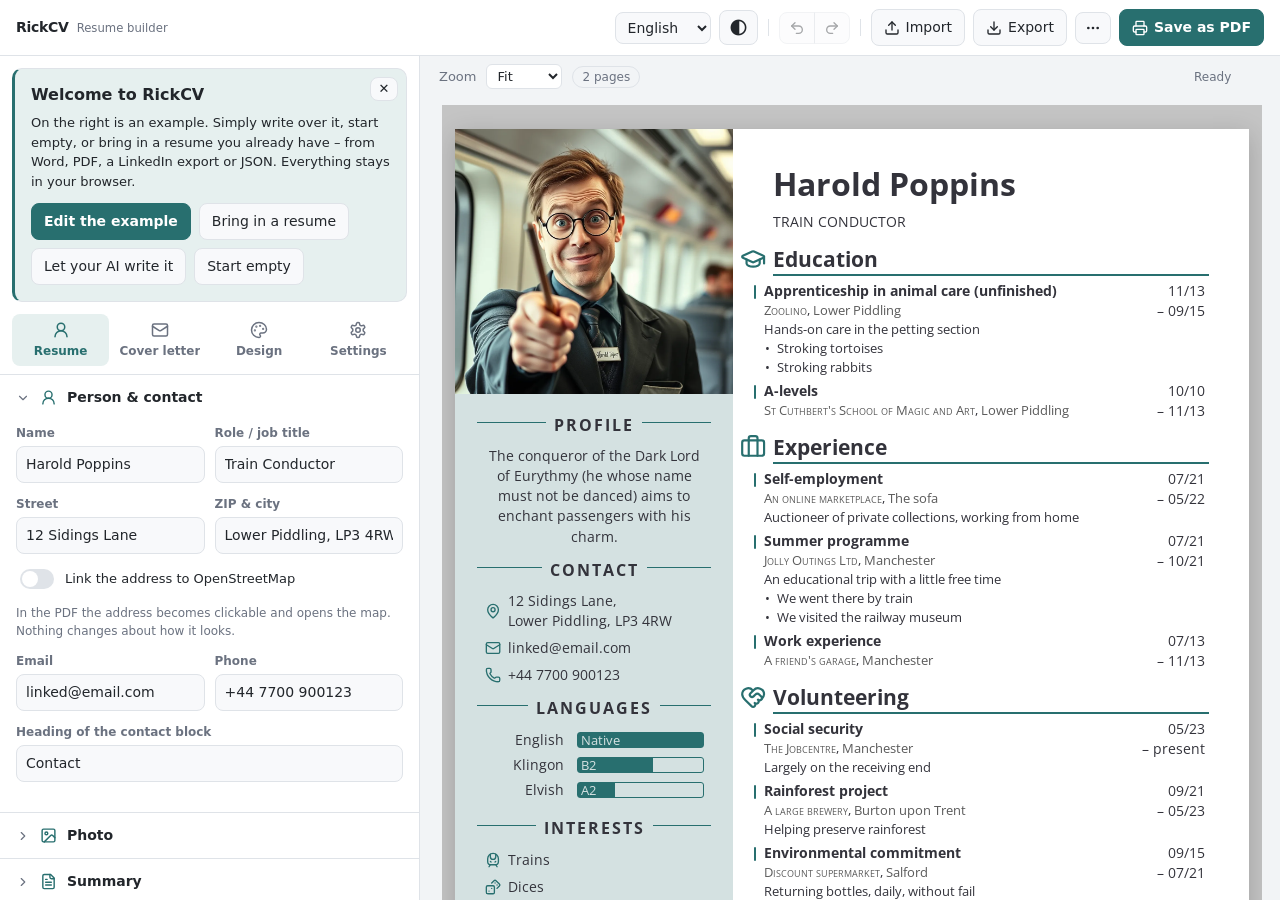
==== commit 2ddcff66: "polish" ====
--- a/index.html
+++ b/index.html
@@ -180,6 +180,7 @@
     <script src="js/pdf-import.js"></script>
     <script src="js/docx-import.js"></script>
     <script src="js/import-dialog.js"></script>
+    <script src="js/ai-help.js"></script>
     <script src="js/history.js"></script>
     <script src="js/builder.js"></script>
   </body>
--- a/builder.css
+++ b/builder.css
@@ -2252,6 +2252,68 @@
   line-height: 1.4;
 }
 
+/*  Der Weg zur KI, unten im Import: ein Verweis, kein weiterer Knopf in
+    derselben Lautstärke wie "Datei auswählen". */
+.imp-ai {
+  align-self: flex-start;
+  padding: 0;
+  border: 0;
+  background: none;
+  color: var(--ui-accent);
+  font: inherit;
+  font-size: 13px;
+  text-decoration: underline;
+  text-underline-offset: 2px;
+  cursor: pointer;
+}
+
+.imp-ai:hover {
+  text-decoration-thickness: 2px;
+}
+
+/*  "Mit deiner KI erstellen" (js/ai-help.js). Der Auftrag ist lang; er
+    steht in Maschinenschrift, damit man sieht, dass er so bleiben soll. */
+.ai-include {
+  display: flex;
+  gap: 8px;
+  align-items: flex-start;
+  font-size: 13px;
+  line-height: 1.4;
+  cursor: pointer;
+}
+
+.ai-include input {
+  margin-top: 2px;
+}
+
+.ai-prompt {
+  font-family: ui-monospace, "SF Mono", Menlo, Consolas, monospace;
+  font-size: 12px;
+  line-height: 1.45;
+  min-height: 9em;
+}
+
+.ai-copy {
+  align-self: flex-start;
+}
+
+.ai-answer {
+  display: flex;
+  flex-direction: column;
+  gap: 8px;
+  align-items: flex-start;
+  padding-top: 4px;
+  border-top: 1px solid var(--ui-line);
+}
+
+.ai-answer[hidden] {
+  display: none;
+}
+
+.ai-privacy {
+  font-size: 12px;
+}
+
 /*  Ein Menü unter der Schaltfläche "Exportieren": zwei Formate, mehr
     braucht es nicht, aber es hat Platz für mehr. */
 .menu-pop {
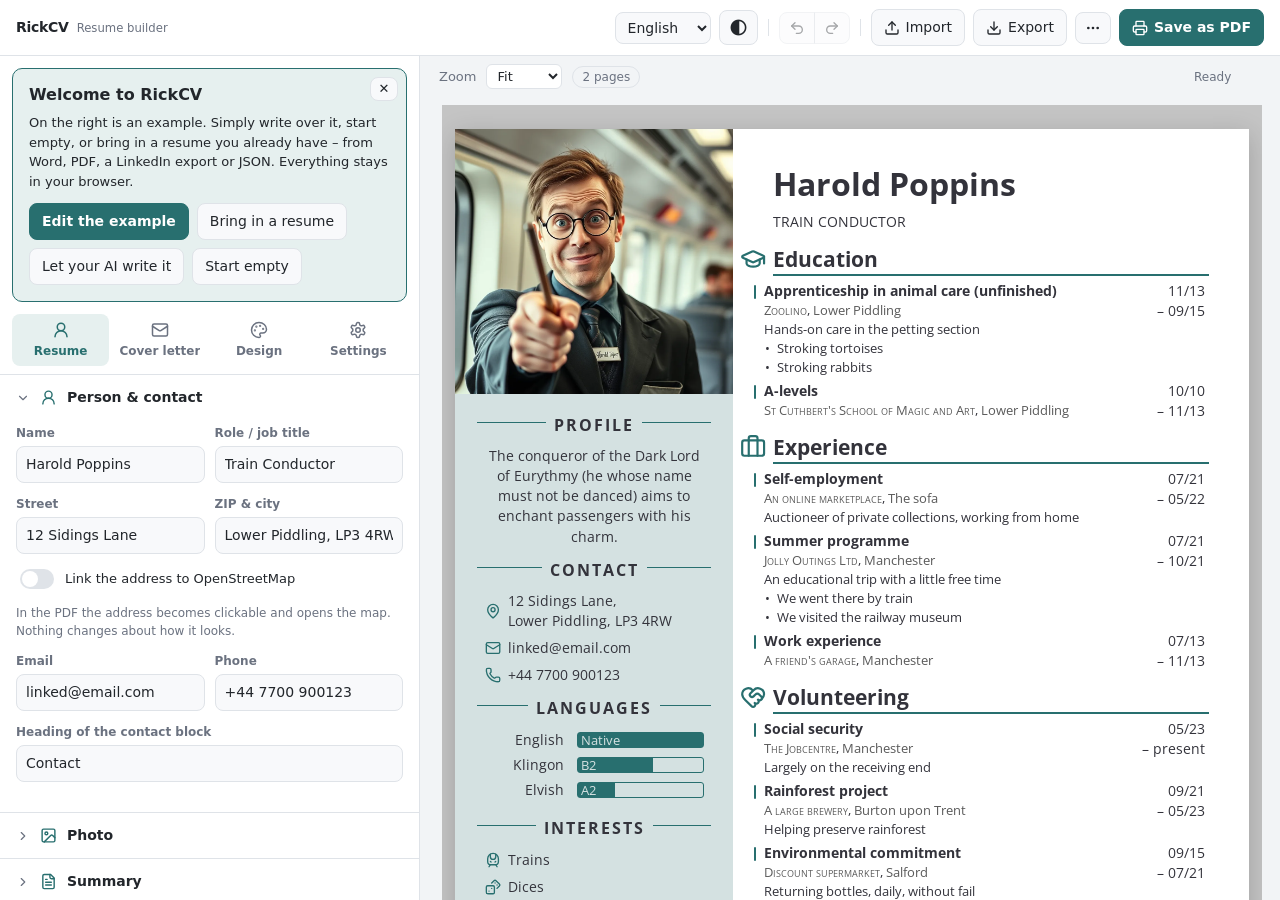
==== commit 818562bc: "feat(meta): add Open Graph social preview tags and image" ====
--- a/index.html
+++ b/index.html
@@ -29,6 +29,29 @@
       name="description"
       content="Create your resume and cover letter right in your browser. No sign-up required."
     />
+    <meta property="og:type" content="website" />
+    <meta property="og:site_name" content="RickCV" />
+    <meta property="og:title" content="RickCV | Resume builder" />
+    <meta
+      property="og:description"
+      content="Create your resume and cover letter right in your browser. No sign-up required. Your data stays on your device."
+    />
+    <meta property="og:url" content="https://cv.rickinto.place/" />
+    <meta property="og:image" content="https://cv.rickinto.place/social-preview.png" />
+    <meta property="og:image:width" content="1200" />
+    <meta property="og:image:height" content="630" />
+    <meta property="og:image:type" content="image/png" />
+    <meta
+      property="og:image:alt"
+      content="RickCV — resume and cover letter builder in your browser."
+    />
+    <meta name="twitter:card" content="summary_large_image" />
+    <meta name="twitter:title" content="RickCV | Resume builder" />
+    <meta
+      name="twitter:description"
+      content="Create your resume and cover letter right in your browser. No sign-up required. Your data stays on your device."
+    />
+    <meta name="twitter:image" content="https://cv.rickinto.place/social-preview.png" />
     <link rel="stylesheet" href="fonts/fonts.css" />
     <link rel="stylesheet" href="builder.css" />
   </head>
--- a/builder.css
+++ b/builder.css
@@ -326,7 +326,7 @@
   margin: 12px 12px 4px;
   padding: 14px 16px 16px;
   border: 1px solid var(--ui-line);
-  border-left: 3px solid var(--ui-accent);
+  border: 1px solid var(--ui-accent);
   border-radius: var(--ui-radius);
   background: var(--ui-accent-soft);
 }
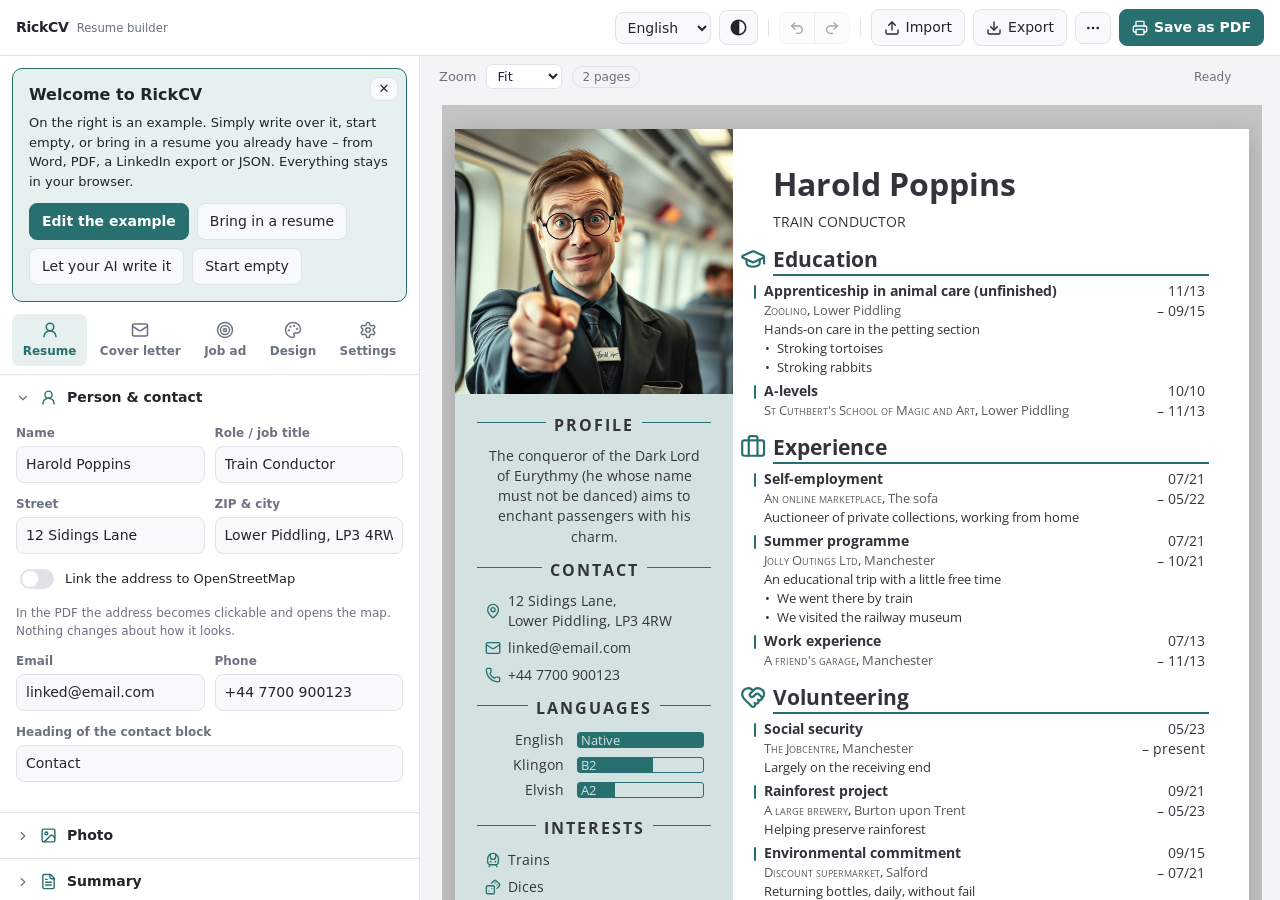
==== commit a5dad8b6: "job match, save to file, library, Word/Markdown export, ATS proof, four new themes - Job ad match (j" ====
--- a/index.html
+++ b/index.html
@@ -29,29 +29,27 @@
       name="description"
       content="Create your resume and cover letter right in your browser. No sign-up required."
     />
+    <!--  Die Karte, die ein Messenger oder ein soziales Netz zu einem
+          geteilten Link zeigt. Ein geteilter Lebenslauf bekommt dieselbe:
+          was hinter dem # steht, geht nie an den Server und damit an keinen
+          Dienst, der die Vorschau baut. Das Bild macht
+          tools/make-social-preview.py; seine Adresse muss absolut sein. -->
     <meta property="og:type" content="website" />
     <meta property="og:site_name" content="RickCV" />
+    <meta property="og:url" content="https://cv.rickinto.place/" />
     <meta property="og:title" content="RickCV | Resume builder" />
     <meta
       property="og:description"
-      content="Create your resume and cover letter right in your browser. No sign-up required. Your data stays on your device."
-    />
-    <meta property="og:url" content="https://cv.rickinto.place/" />
-    <meta property="og:image" content="https://cv.rickinto.place/social-preview.png" />
+      content="Create your resume and cover letter right in your browser. No sign-up required."
+    />
+    <meta property="og:image" content="https://cv.rickinto.place/img/social-preview.jpg" />
     <meta property="og:image:width" content="1200" />
     <meta property="og:image:height" content="630" />
-    <meta property="og:image:type" content="image/png" />
     <meta
       property="og:image:alt"
-      content="RickCV — resume and cover letter builder in your browser."
+      content="RickCV: three sample resumes in different themes, next to the line “Resume and cover letter in your browser”."
     />
     <meta name="twitter:card" content="summary_large_image" />
-    <meta name="twitter:title" content="RickCV | Resume builder" />
-    <meta
-      name="twitter:description"
-      content="Create your resume and cover letter right in your browser. No sign-up required. Your data stays on your device."
-    />
-    <meta name="twitter:image" content="https://cv.rickinto.place/social-preview.png" />
     <link rel="stylesheet" href="fonts/fonts.css" />
     <link rel="stylesheet" href="builder.css" />
   </head>
@@ -205,6 +203,11 @@
     <script src="js/import-dialog.js"></script>
     <script src="js/ai-help.js"></script>
     <script src="js/history.js"></script>
+    <script src="js/jobmatch.js"></script>
+    <script src="js/store.js"></script>
+    <script src="js/library.js"></script>
+    <script src="js/savefile.js"></script>
+    <script src="js/export-docs.js"></script>
     <script src="js/builder.js"></script>
   </body>
 </html>
--- a/builder.css
+++ b/builder.css
@@ -385,14 +385,16 @@
 /*  Symbol ueber der Beschriftung: so passen auch "Anschreiben" und
     "Einstellungen" in ein Viertel der Spalte, und die Reiter lassen sich
     schon am Symbol unterscheiden. */
+/*  Fuenf Reiter: wer den laengeren Namen hat, bekommt mehr Breite
+    ("Einstellungen" neben "Stelle"), statt dass beide abgeschnitten werden. */
 .editor-tab {
-  flex: 1 1 0;
+  flex: 1 1 auto;
   min-width: 0;
   display: flex;
   flex-direction: column;
   align-items: center;
   gap: 3px;
-  padding: 7px 4px 6px;
+  padding: 7px 3px 6px;
   border: 0;
   border-radius: 8px;
   background: transparent;
@@ -2497,15 +2499,37 @@
   color: var(--ui-danger);
 }
 
-/*  Kein Zeilenumbruch: CSS liest sich in Zeilen, und ein umgebrochener
-    Selektor sieht aus wie zwei. */
+/*  Umgebrochen statt abgeschnitten: auf dem Telefon war sonst die Hälfte
+    jeder Regel unsichtbar, und wer CSS nicht kennt, scrollt nicht seitlich. */
 textarea.theme-editor {
   font-family: ui-monospace, "SF Mono", "Cascadia Mono", Menlo, Consolas, monospace;
   font-size: 12.5px;
   line-height: 1.55;
-  white-space: pre;
-  overflow-x: auto;
+  white-space: pre-wrap;
   tab-size: 2;
+}
+
+.theme-card .theme-about {
+  font-size: 11.5px;
+  line-height: 1.35;
+  display: -webkit-box;
+  -webkit-line-clamp: 3;
+  -webkit-box-orient: vertical;
+  overflow: hidden;
+}
+
+.theme-recipes {
+  display: flex;
+  flex-wrap: wrap;
+  gap: 5px;
+}
+
+.theme-recipe.used {
+  opacity: 0.55;
+}
+
+.theme-errors:empty {
+  display: none;
 }
 
 .theme-hook-title {
@@ -2544,14 +2568,14 @@
   background: var(--ui-accent-soft);
 }
 
+.theme-hook strong {
+  font-size: 12px;
+  font-weight: 600;
+}
+
 .theme-hook code {
   font-family: ui-monospace, "SF Mono", Menlo, Consolas, monospace;
-  font-size: 11.5px;
-  color: var(--ui-accent);
-}
-
-.theme-hook small {
-  font-size: 11px;
+  font-size: 10.5px;
   color: var(--ui-muted);
 }
 
@@ -2576,6 +2600,24 @@
 .print-steps dd {
   margin: 0;
   font-weight: 600;
+}
+
+/*  Die Abhilfe tritt zurueck: sie gilt nur, wenn ein Browser die Vorgaben
+    des Dokuments uebergeht. */
+.print-guide-fix {
+  margin: 4px 0 0;
+  font-size: 13px;
+  color: var(--ui-muted);
+}
+
+.print-steps-fix {
+  padding: 8px 12px;
+  font-size: 12.5px;
+  background: transparent;
+}
+
+.print-steps-fix dd {
+  font-weight: 500;
 }
 
 .print-guide-again {
@@ -2639,3 +2681,261 @@
     box-shadow: 0 0 0 3px transparent, 0 0 0 5px transparent;
   }
 }
+
+/* ------------------------------------------- Bibliothek und Versionen */
+
+.lib-dialog .imp-panel {
+  width: min(640px, 100%);
+}
+
+.btn-quiet {
+  background: transparent;
+  border-color: transparent;
+  color: var(--ui-muted);
+}
+
+.btn-quiet:hover {
+  color: var(--ui-text);
+}
+
+.lib-top,
+.lib-name-row {
+  display: flex;
+  flex-wrap: wrap;
+  gap: 8px;
+  align-items: center;
+}
+
+.lib-name-input {
+  flex: 1 1 200px;
+  min-width: 0;
+  padding: 5px 8px;
+  border: 1px solid var(--ui-line);
+  border-radius: 6px;
+  background: var(--ui-panel);
+  color: var(--ui-text);
+  font: inherit;
+  font-size: 13px;
+}
+
+.lib-list {
+  list-style: none;
+  margin: 0;
+  padding: 0;
+  display: flex;
+  flex-direction: column;
+  border: 1px solid var(--ui-line);
+  border-radius: var(--ui-radius);
+  overflow: hidden;
+}
+
+.lib-item {
+  display: flex;
+  flex-wrap: wrap;
+  align-items: center;
+  gap: 6px 12px;
+  padding: 9px 12px;
+  border-top: 1px solid var(--ui-line);
+}
+
+.lib-item:first-child {
+  border-top: 0;
+}
+
+.lib-active {
+  background: var(--ui-accent-soft);
+}
+
+.lib-text {
+  flex: 1 1 220px;
+  min-width: 0;
+  display: flex;
+  flex-direction: column;
+  gap: 2px;
+}
+
+.lib-text strong {
+  font-size: 13.5px;
+  overflow-wrap: anywhere;
+}
+
+.lib-text small,
+.lib-hint,
+.lib-empty {
+  color: var(--ui-muted);
+  font-size: 12px;
+}
+
+.lib-empty {
+  padding: 12px;
+}
+
+.lib-hint {
+  margin: 6px 0;
+}
+
+.lib-actions {
+  display: flex;
+  flex-wrap: wrap;
+  gap: 4px;
+}
+
+.lib-trash summary {
+  cursor: pointer;
+  color: var(--ui-muted);
+  font-size: 13px;
+}
+
+/* ------------------------------------------------------- Stellenanzeige */
+
+.job-result {
+  display: flex;
+  flex-direction: column;
+  gap: 10px;
+}
+
+.job-summary {
+  margin: 0;
+  font-weight: 600;
+  font-size: 13.5px;
+}
+
+.job-level {
+  margin: 8px 0 0;
+  font-size: 12px;
+  text-transform: uppercase;
+  letter-spacing: 0.06em;
+  color: var(--ui-muted);
+}
+
+.job-req {
+  display: flex;
+  flex-direction: column;
+  gap: 5px;
+  padding: 8px 10px;
+  border: 1px solid var(--ui-line);
+  border-radius: var(--ui-radius);
+  background: var(--ui-panel-2);
+}
+
+.job-req-text {
+  font-size: 12.5px;
+  color: var(--ui-muted);
+  line-height: 1.4;
+}
+
+.job-terms {
+  display: flex;
+  flex-wrap: wrap;
+  gap: 5px;
+}
+
+.job-term {
+  display: inline-flex;
+  align-items: stretch;
+  border: 1px solid var(--ui-line);
+  border-radius: 999px;
+  overflow: hidden;
+  font-size: 12.5px;
+  background: var(--ui-panel);
+}
+
+.job-term-main {
+  display: inline-flex;
+  align-items: center;
+  gap: 5px;
+  padding: 2px 9px;
+  border: 0;
+  background: transparent;
+  color: inherit;
+  font: inherit;
+}
+
+button.job-term-main {
+  cursor: pointer;
+}
+
+button.job-term-main:hover {
+  text-decoration: underline;
+}
+
+.job-term-icon {
+  font-weight: 700;
+}
+
+.job-term-action {
+  border: 0;
+  border-left: 1px solid var(--ui-line);
+  padding: 2px 8px;
+  background: transparent;
+  color: var(--ui-muted);
+  font: inherit;
+  font-size: 11.5px;
+  cursor: pointer;
+}
+
+.job-term-action:hover {
+  color: var(--ui-text);
+  background: var(--ui-accent-soft);
+}
+
+.job-found .job-term-icon,
+.job-alternative .job-term-icon {
+  color: var(--ui-accent);
+}
+
+.job-found {
+  border-color: color-mix(in oklab, var(--ui-accent), transparent 55%);
+}
+
+.job-similar .job-term-icon,
+.job-letter .job-term-icon {
+  color: #a06a00;
+  color: light-dark(#a06a00, #e0b04f);
+}
+
+.job-missing {
+  border-color: color-mix(in oklab, var(--ui-danger), transparent 55%);
+}
+
+.job-missing .job-term-icon {
+  color: var(--ui-danger);
+}
+
+.job-alternative,
+.job-dismissed {
+  opacity: 0.6;
+}
+
+/* ------------------------------------------------- Filter der Galerie */
+
+.theme-filters {
+  display: flex;
+  flex-wrap: wrap;
+  gap: 5px;
+}
+
+.theme-filter {
+  padding: 4px 10px;
+  border: 1px solid var(--ui-line);
+  border-radius: 999px;
+  background: var(--ui-panel);
+  color: var(--ui-text);
+  font: inherit;
+  font-size: 12.5px;
+  cursor: pointer;
+}
+
+.theme-filter:hover {
+  border-color: var(--ui-accent);
+}
+
+.theme-filter[aria-pressed="true"] {
+  background: var(--ui-accent);
+  border-color: var(--ui-accent);
+  color: #fff;
+}
+
+.theme-filter-hint {
+  margin-top: -2px;
+}
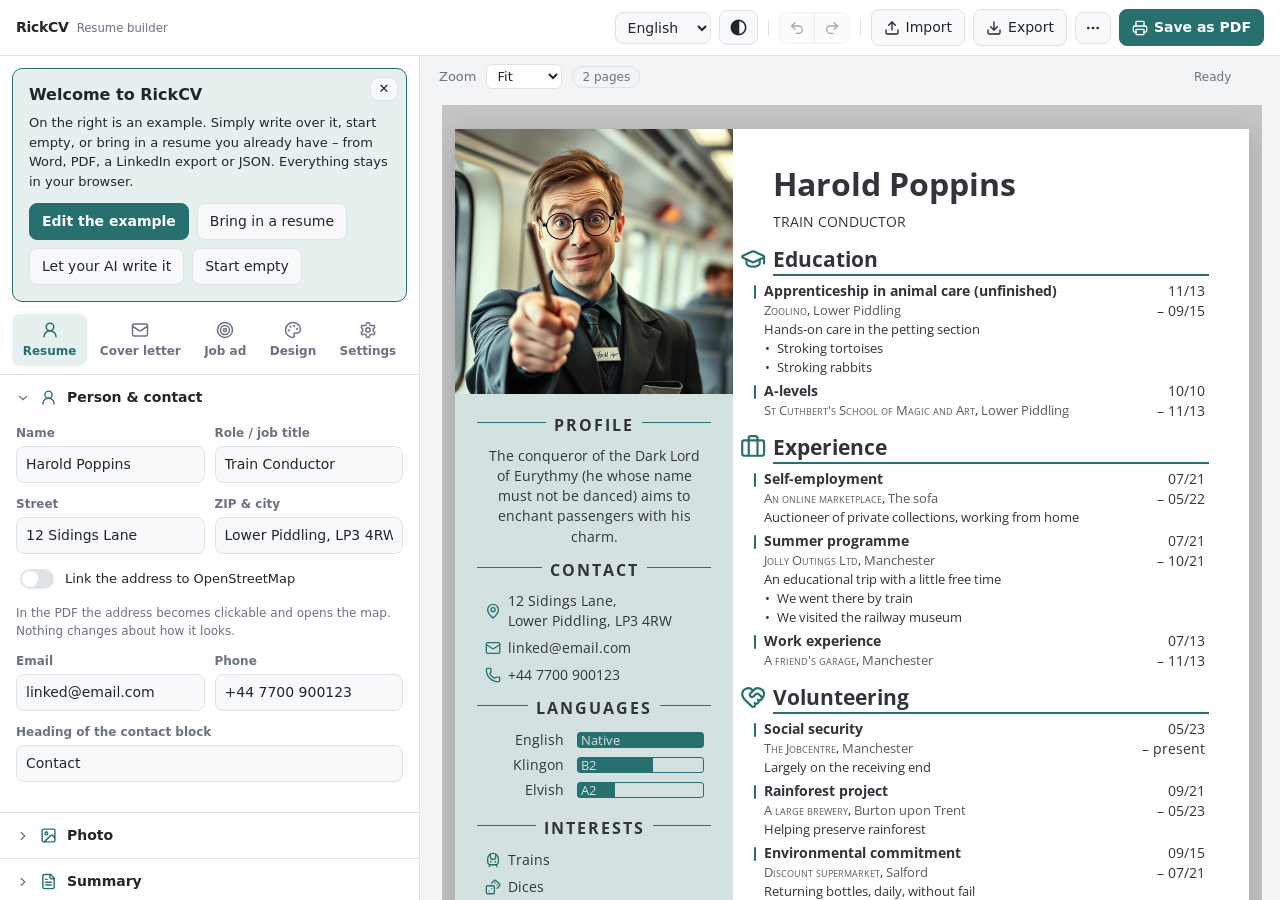
==== commit 773a61db: "footer: link to the project page on rickinto.place" ====
--- a/index.html
+++ b/index.html
@@ -144,7 +144,7 @@
                 rel="noopener noreferrer"
                 >Quellcode</a
               >
-              <a href="https://rickinto.place/" target="_blank" rel="noopener noreferrer"
+              <a href="https://rickinto.place/projects/rickcv" target="_blank" rel="noopener"
                 >rickinto.place</a
               >
             </nav>
@@ -203,11 +203,6 @@
     <script src="js/import-dialog.js"></script>
     <script src="js/ai-help.js"></script>
     <script src="js/history.js"></script>
-    <script src="js/jobmatch.js"></script>
-    <script src="js/store.js"></script>
-    <script src="js/library.js"></script>
-    <script src="js/savefile.js"></script>
-    <script src="js/export-docs.js"></script>
     <script src="js/builder.js"></script>
   </body>
 </html>
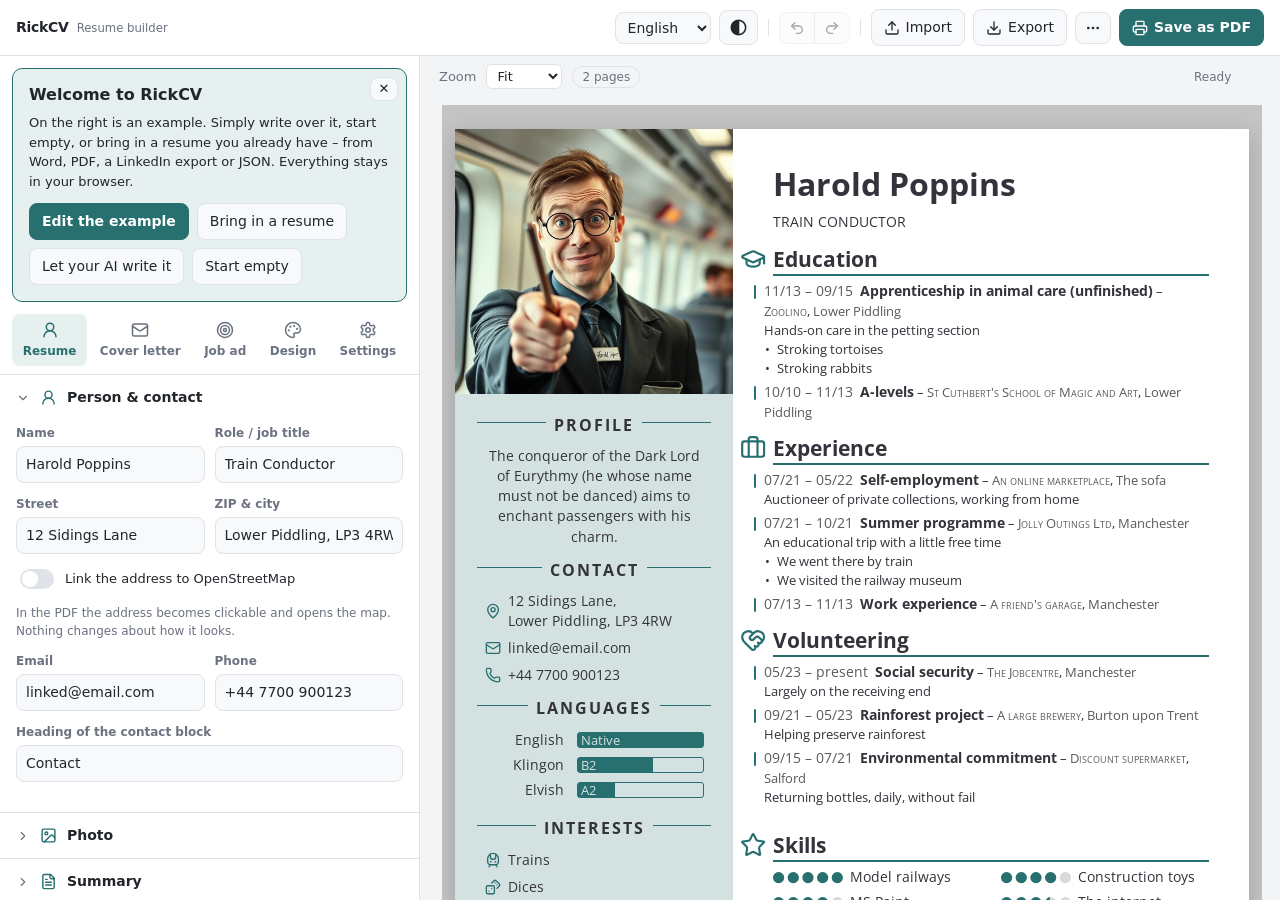
==== commit 50436c89: "Merge pull request #2 from rickintoplace/ats-themes-jobmatch Ats themes jobmatch" ====
--- a/index.html
+++ b/index.html
@@ -203,6 +203,11 @@
     <script src="js/import-dialog.js"></script>
     <script src="js/ai-help.js"></script>
     <script src="js/history.js"></script>
+    <script src="js/jobmatch.js"></script>
+    <script src="js/store.js"></script>
+    <script src="js/library.js"></script>
+    <script src="js/savefile.js"></script>
+    <script src="js/export-docs.js"></script>
     <script src="js/builder.js"></script>
   </body>
 </html>
